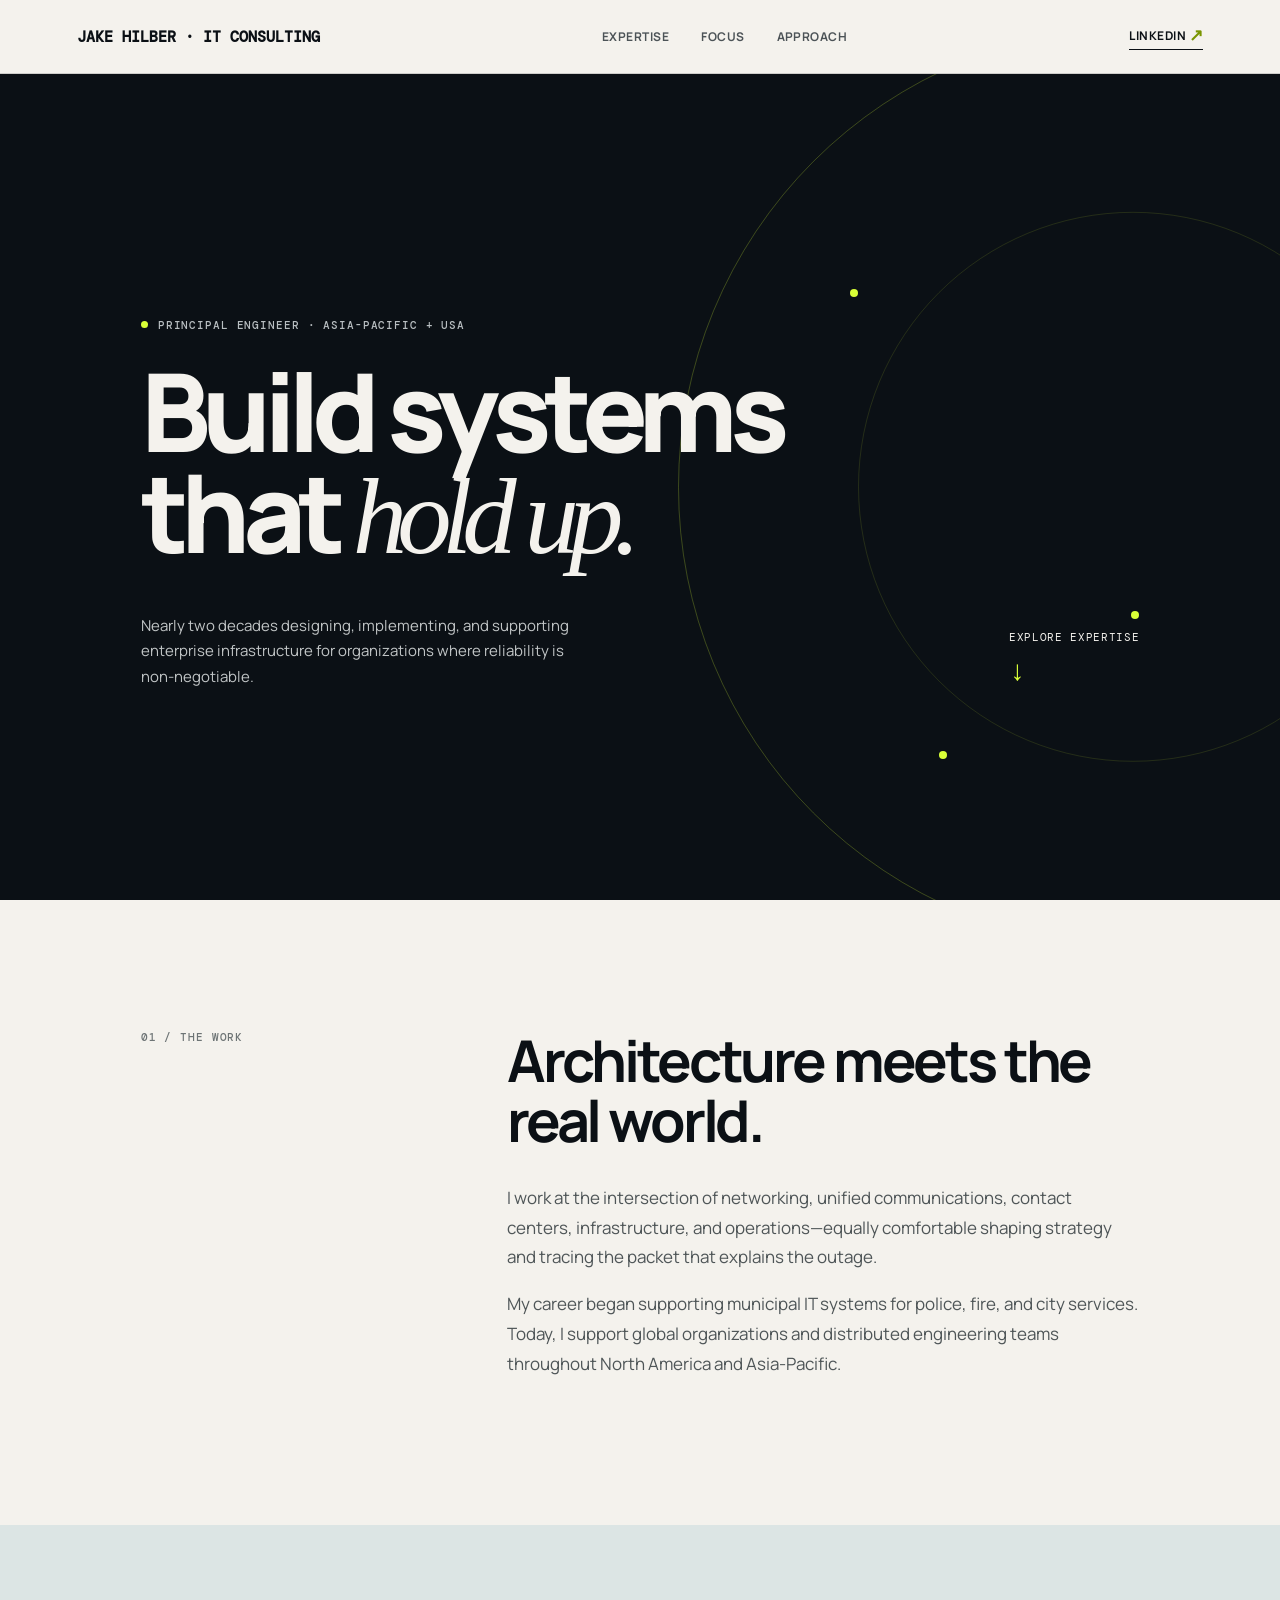
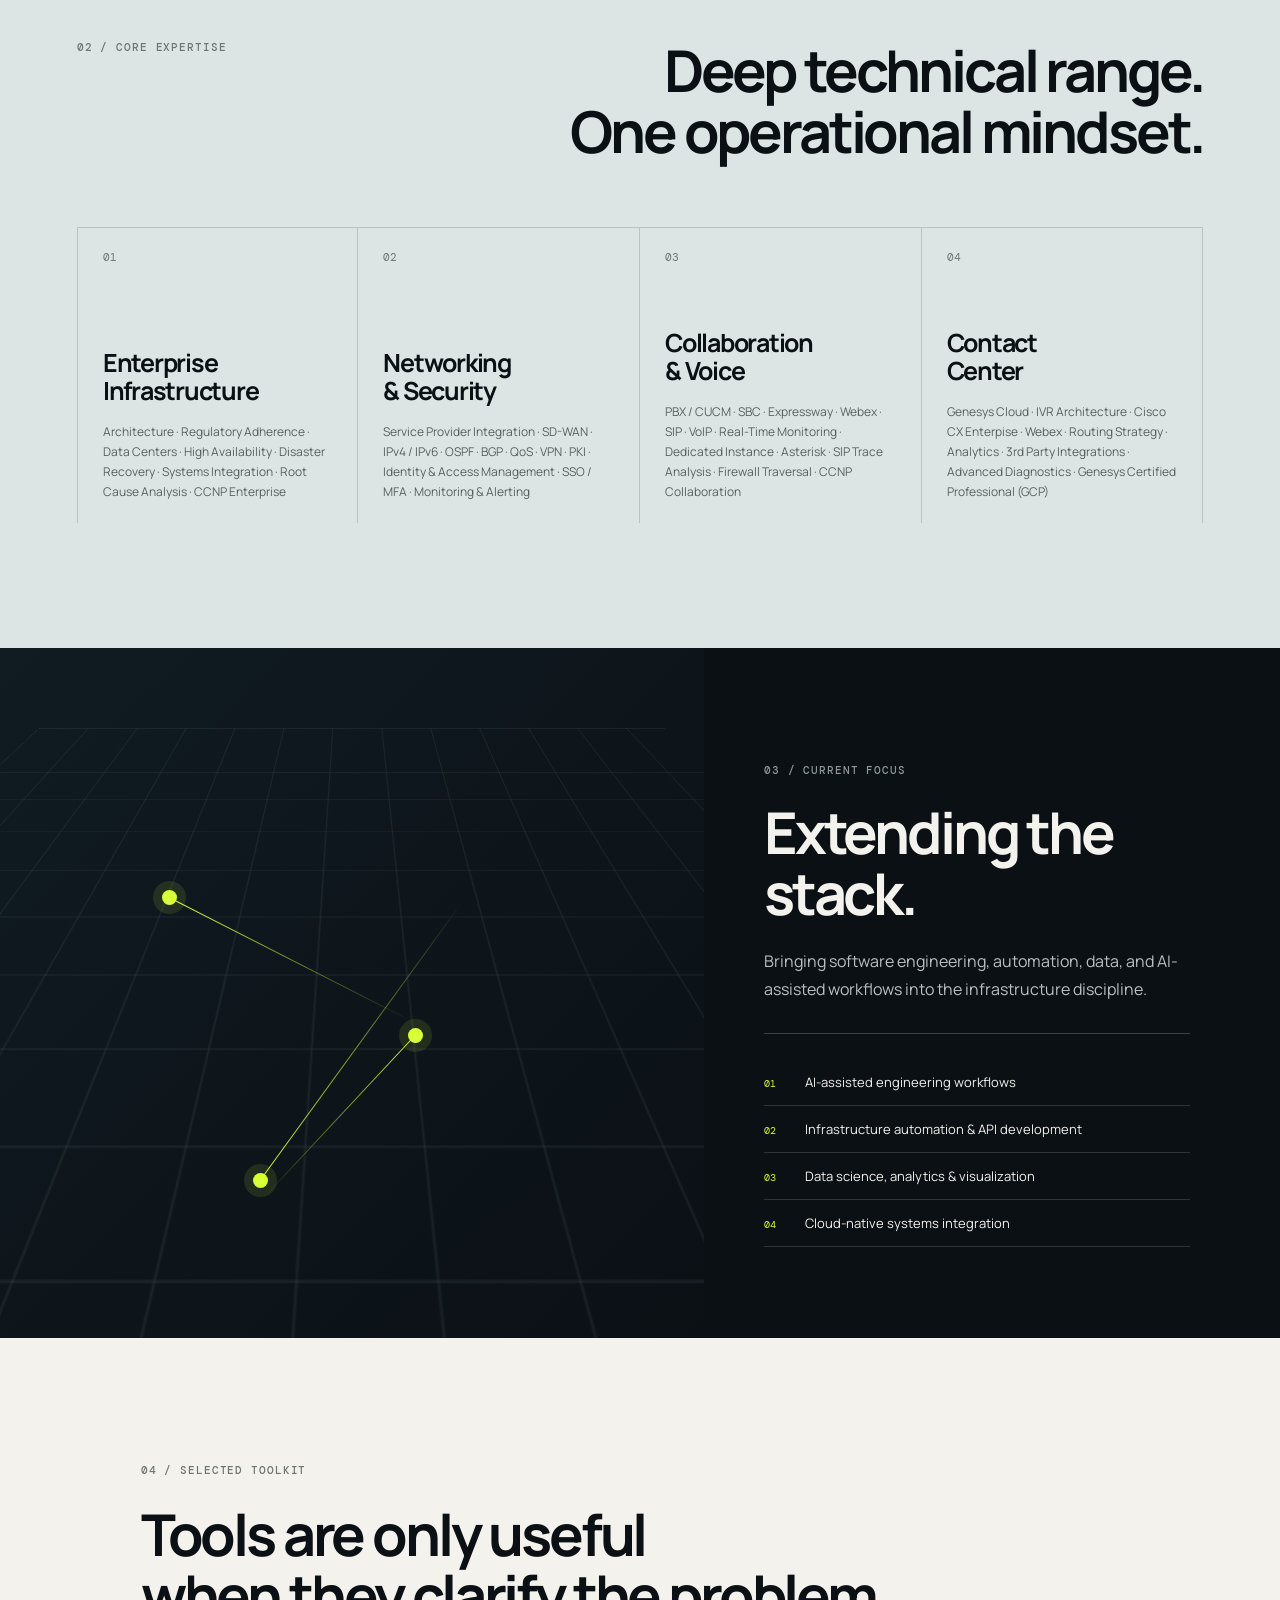
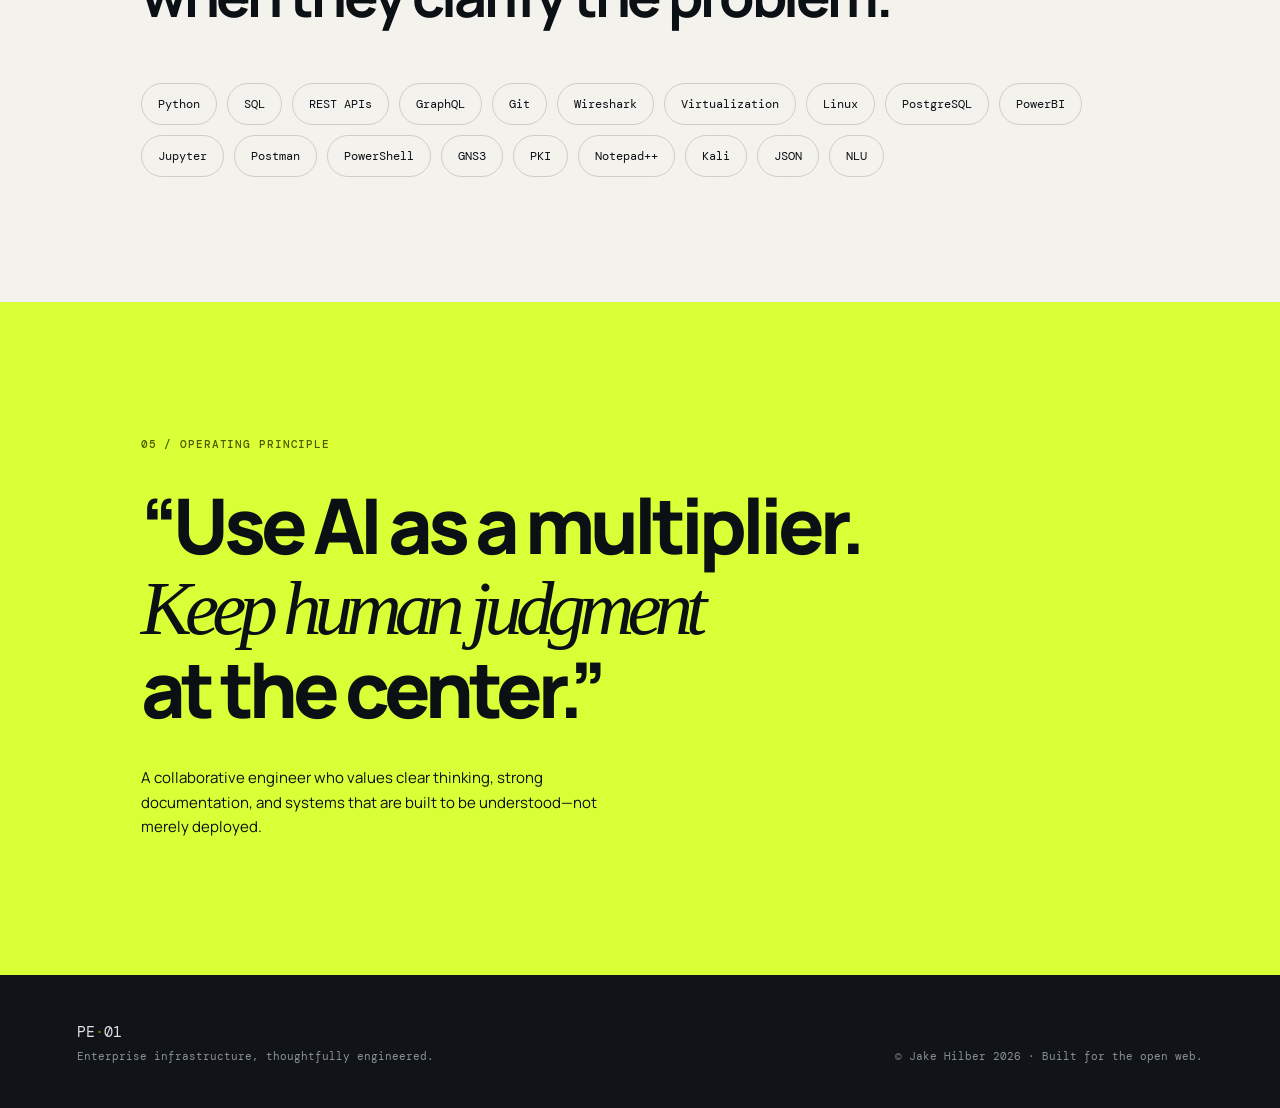
==== index.html @ 8a57c049 "Update index.html" ====
<!doctype html>
<html lang="en">
  <head>
    <meta charset="UTF-8" />
    <meta name="viewport" content="width=device-width, initial-scale=1.0" />
    <meta name="description" content="Principal Engineer specializing in enterprise networking, collaboration, contact centers, and infrastructure architecture." />
    <title>Principal Engineer | Enterprise Infrastructure &amp; Collaboration</title>
    <link rel="preconnect" href="https://fonts.googleapis.com" />
    <link rel="preconnect" href="https://fonts.gstatic.com" crossorigin />
    <link href="https://fonts.googleapis.com/css2?family=DM+Mono:wght@400;500&family=Manrope:wght@400;500;600;700;800&display=swap" rel="stylesheet" />
    <link rel="stylesheet" href="styles.css" />
  </head>
  <body>
    <header class="site-header">
      <a class="brand" href="#top" aria-label="Home">Jake Hilber · IT Consulting<span></span></a>
      <nav aria-label="Main navigation">
        <a href="#expertise">Expertise</a>
        <a href="#focus">Focus</a>
        <a href="#approach">Approach</a>
      </nav>
      <!-- Replace the # link below with your public GitHub profile URL. -->
      <div class="social-links">
        <!-- Replace the # link below with your public GitHub profile URL. -->
        <a href="https://www.linkedin.com/in/jakehilber/" target="_blank" rel="noopener noreferrer" aria-label="Jake Hilber on LinkedIn">LinkedIn <span aria-hidden="true">↗</span></a>
        
      </div>
    </header>

    <main id="top">
      <section class="hero" aria-labelledby="hero-title">
        <div class="eyebrow"><span></span> Principal Engineer · Asia-Pacific + USA</div>
        <h1 id="hero-title">Build systems<br />that <em>hold up.</em></h1>
        <div class="hero-bottom">
          <p class="intro">Nearly two decades designing, implementing, and supporting enterprise infrastructure for organizations where reliability is non-negotiable.</p>
          <a class="scroll-cue" href="#expertise">Explore expertise <span>↓</span></a>
        </div>
        <div class="orbit orbit-one"></div>
        <div class="orbit orbit-two"></div>
        <div class="node node-one"></div><div class="node node-two"></div><div class="node node-three"></div>
      </section>

      <section class="statement" aria-label="Professional summary">
        <p class="section-label">01 / The work</p>
        <div>
          <h2>Architecture meets the real world.</h2>
          <p>I work at the intersection of networking, unified communications, contact centers, infrastructure, and operations—equally comfortable shaping strategy and tracing the packet that explains the outage.</p>
          <p>My career began supporting municipal IT systems for police, fire, and city services. Today, I support global organizations and distributed engineering teams throughout North America and Asia-Pacific.</p>
        </div>
      </section>

      <section class="expertise" id="expertise" aria-labelledby="expertise-title">
        <div class="section-head">
          <p class="section-label">02 / Core expertise</p>
          <h2 id="expertise-title">Deep technical range.<br />One operational mindset.</h2>
        </div>
        <div class="cards">
          <article class="card"><span class="card-number">01</span><h3>Enterprise<br />Infrastructure</h3><p>Architecture · Regulatory Adherence · Data Centers · High Availability · Disaster Recovery · Systems Integration · Root Cause Analysis · CCNP Enterprise</p></article>
          <article class="card"><span class="card-number">02</span><h3>Networking<br />&amp; Security</h3><p>Service Provider Integration · SD-WAN · IPv4 / IPv6 · OSPF · BGP · QoS · VPN · PKI · Identity &amp; Access Management · SSO / MFA · Monitoring & Alerting</p></article>
          <article class="card"><span class="card-number">03</span><h3>Collaboration<br />&amp; Voice</h3><p>PBX / CUCM · SBC · Expressway · Webex · SIP · VoIP · Real-Time Monitoring · Dedicated Instance · Asterisk · SIP Trace Analysis · Firewall Traversal · CCNP Collaboration</p></article>
          <article class="card"><span class="card-number">04</span><h3>Contact<br />Center</h3><p>Genesys Cloud · IVR Architecture · Cisco CX Enterpise · Webex · Routing Strategy · Analytics · 3rd Party Integrations · Advanced Diagnostics · Genesys Certified Professional (GCP)</p></article>
        </div>
      </section>

      <section class="systems" id="focus" aria-labelledby="systems-title">
        <div class="system-art" aria-hidden="true"><div class="grid"></div><span class="pulse p1"></span><span class="pulse p2"></span><span class="pulse p3"></span><span class="line l1"></span><span class="line l2"></span><span class="line l3"></span></div>
        <div class="systems-copy">
          <p class="section-label">03 / Current focus</p>
          <h2 id="systems-title">Extending the stack.</h2>
          <p>Bringing software engineering, automation, data, and AI-assisted workflows into the infrastructure discipline.</p>
          <ul>
            <li><span>01</span> AI-assisted engineering workflows</li>
            <li><span>02</span> Infrastructure automation &amp; API development</li>
            <li><span>03</span> Data science, analytics &amp; visualization</li>
            <li><span>04</span> Cloud-native systems integration</li>
          </ul>
        </div>
      </section>

      <section class="toolkit" aria-labelledby="toolkit-title">
        <p class="section-label">04 / Selected toolkit</p>
        <h2 id="toolkit-title">Tools are only useful<br />when they clarify the problem.</h2>
        <div class="tags" aria-label="Technical skills">
          <span>Python</span><span>SQL</span><span>REST APIs</span><span>GraphQL</span><span>Git</span><span>Wireshark</span><span>Virtualization</span><span>Linux</span><span>PostgreSQL</span><span>PowerBI</span><span>Jupyter</span><span>Postman</span><span>PowerShell</span><span>GNS3</span><span>PKI</span><span>Notepad++</span><span>Kali</span><span>JSON</span><span>NLU</span>
        </div>
      </section>

      <section class="approach" id="approach" aria-labelledby="approach-title">
        <p class="section-label">05 / Operating principle</p>
        <blockquote id="approach-title">“Use AI as a multiplier.<br /><em>Keep human judgment</em><br />at the center.”</blockquote>
        <p class="approach-note">A collaborative engineer who values clear thinking, strong documentation, and systems that are built to be understood—not merely deployed.</p>
      </section>
    </main>

    <footer>
      <div><span class="footer-mark">PE<span>·</span>01</span><p>Enterprise infrastructure, thoughtfully engineered.</p></div>
      <p>© Jake Hilber <span id="year"></span> · Built for the open web.</p>
    </footer>
    <script>document.getElementById('year').textContent = new Date().getFullYear();</script>
  </body>
</html>
---- styles.css ----
:root { --ink:#0b1015; --paper:#f4f2ed; --acid:#d9ff37; --muted:#72777b; --line:rgba(11,16,21,.16); }
* { box-sizing:border-box; } html { scroll-behavior:smooth; } body { margin:0; color:var(--ink); background:var(--paper); font-family:Manrope,Arial,sans-serif; } a { color:inherit; text-decoration:none; }
.site-header { height:74px; padding:0 clamp(24px,6vw,94px); border-bottom:1px solid var(--line); display:flex; align-items:center; justify-content:space-between; font-size:12px; font-weight:700; letter-spacing:.04em; text-transform:uppercase; }
.brand,.footer-mark { font-family:"DM Mono",monospace; font-size:15px; letter-spacing:0; }.brand span,.footer-mark span { color:#799500; }.site-header nav { display:flex; gap:32px; color:#4c5357; }.site-header nav a:hover,.social-links a:hover { color:#799500; }.social-links { display:flex; align-items:center; gap:18px; }.social-links a { border-bottom:1px solid currentColor; padding-bottom:3px; }.social-links span { color:#799500; font-size:17px; vertical-align:-1px; }
.hero { min-height:calc(100vh - 74px); position:relative; overflow:hidden; display:flex; flex-direction:column; justify-content:center; padding:95px clamp(24px,11vw,176px) 62px; background:var(--ink); color:var(--paper); isolation:isolate; }.eyebrow,.section-label { font-family:"DM Mono",monospace; font-size:11px; font-weight:500; letter-spacing:.08em; text-transform:uppercase; }.eyebrow { color:#b8bec1; display:flex; align-items:center; gap:10px; z-index:2; }.eyebrow span { width:7px; height:7px; background:var(--acid); border-radius:50%; }.hero h1 { margin:28px 0 46px; max-width:900px; font-size:clamp(52px,8.5vw,130px); line-height:.93; letter-spacing:-.07em; font-weight:800; z-index:2; }.hero h1 em,.approach em { font-family:Georgia,serif; font-weight:400; letter-spacing:-.09em; }.hero-bottom { display:flex; align-items:end; justify-content:space-between; z-index:2; }.intro { width:min(440px,70%); margin:0; font-size:15px; line-height:1.7; color:#c1c5c6; }.scroll-cue { font-family:"DM Mono",monospace; font-size:11px; text-transform:uppercase; letter-spacing:.06em; }.scroll-cue span { display:block; color:var(--acid); font-size:28px; margin-top:8px; }.orbit { position:absolute; border:1px solid rgba(217,255,55,.24); width:72vw; height:72vw; max-width:1020px; max-height:1020px; border-radius:50%; right:-25vw; top:50%; transform:translateY(-50%); z-index:0; }.orbit-two { width:43vw; height:43vw; right:-10vw; border-color:rgba(217,255,55,.12); }.node { position:absolute; width:8px;height:8px; border-radius:50%; background:var(--acid); z-index:1; }.node-one{right:33%;top:26%}.node-two{right:11%;top:65%}.node-three{right:26%;top:82%}
.statement { padding:130px clamp(24px,11vw,176px); display:grid; grid-template-columns:1fr 2fr; gap:50px; }.section-label { color:#6d7475; margin:0; }.statement h2,.section-head h2,.systems h2,.toolkit h2 { font-size:clamp(34px,4.5vw,66px); line-height:1.05; letter-spacing:-.055em; margin:0 0 32px; }.statement div > p { max-width:640px; font-size:17px; line-height:1.75; color:#4e5557; }
.expertise { background:#dce5e4; padding:115px clamp(24px,6vw,94px) 125px; }.section-head { display:flex; justify-content:space-between; align-items:start; margin-bottom:66px; }.section-head h2 { text-align:right; margin:0; }.cards { display:grid; grid-template-columns:repeat(4,1fr); border-top:1px solid var(--line); }.card { min-height:295px; padding:22px 25px; border-right:1px solid var(--line); display:flex; flex-direction:column; }.card:first-child{border-left:1px solid var(--line)}.card-number { font-family:"DM Mono",monospace; font-size:11px; color:#6b7474; }.card h3 { font-size:25px; line-height:1.1; letter-spacing:-.05em; margin:auto 0 18px; }.card p { margin:0; font-size:12px; line-height:1.65; color:#576061; }
.systems { background:var(--ink); color:var(--paper); min-height:690px; display:grid; grid-template-columns:1.1fr .9fr; }.system-art { position:relative; overflow:hidden; background:linear-gradient(135deg,#101b22,#0b1015); }.grid { position:absolute; inset:0; opacity:.35; background-image:linear-gradient(rgba(170,190,191,.24) 1px,transparent 1px),linear-gradient(90deg,rgba(170,190,191,.24) 1px,transparent 1px); background-size:55px 55px; transform:perspective(500px) rotateX(42deg) scale(1.7) translateY(-8%); }.pulse { position:absolute; width:15px;height:15px;background:var(--acid);border-radius:50%; box-shadow:0 0 0 9px rgba(217,255,55,.11); }.p1{left:23%;top:35%}.p2{left:58%;top:55%}.p3{left:36%;top:76%}.line { position:absolute; height:1px; transform-origin:left; background:linear-gradient(90deg,var(--acid),transparent); }.l1{left:24%;top:36%;width:39%;transform:rotate(27deg)}.l2{left:59%;top:56%;width:31%;transform:rotate(133deg)}.l3{left:37%;top:77%;width:49%;transform:rotate(-54deg)}.systems-copy { padding:115px clamp(24px,7vw,110px) 80px 60px; }.systems-copy .section-label { color:#8b9697; }.systems h2 { margin:25px 0; }.systems-copy > p:not(.section-label) { color:#b8c0c1; line-height:1.7; }.systems ul { list-style:none;padding:25px 0 0;margin:30px 0 0;border-top:1px solid rgba(255,255,255,.2); }.systems li { padding:14px 0;border-bottom:1px solid rgba(255,255,255,.15);font-size:13px; }.systems li span { display:inline-block;width:38px;color:var(--acid);font-family:"DM Mono",monospace;font-size:10px; }
.toolkit { padding:125px clamp(24px,11vw,176px); }.toolkit h2 { margin:27px 0 58px; }.tags { display:flex; flex-wrap:wrap; gap:10px; max-width:950px; }.tags span { padding:12px 16px;border:1px solid var(--line);border-radius:100px;font-family:"DM Mono",monospace;font-size:12px; }.tags span:hover { background:var(--acid);border-color:var(--acid); }
.approach { padding:135px clamp(24px,11vw,176px); background:var(--acid); }.approach .section-label{color:#4e5b00}.approach blockquote { margin:34px 0 37px;font-size:clamp(42px,6vw,88px);line-height:1.04;letter-spacing:-.065em;font-weight:800; }.approach-note { margin:0;max-width:490px;font-size:15px;line-height:1.65; }.approach em { font-weight:400; }
footer { padding:45px clamp(24px,6vw,94px);display:flex;justify-content:space-between;align-items:end;background:#101419;color:#dce1e1; }footer p { margin:7px 0 0;color:#8b9293;font-size:11px;font-family:"DM Mono",monospace; }footer > p { text-align:right; }
@media (max-width:760px) { .site-header nav { display:none; }.hero { min-height:610px;padding-top:70px; }.hero-bottom,.statement,.section-head { display:block; }.intro{width:100%;}.scroll-cue{display:inline-block;margin-top:35px}.statement{padding-top:82px;padding-bottom:82px}.statement .section-label{margin-bottom:34px}.section-head h2{text-align:left;margin-top:26px}.cards{grid-template-columns:1fr 1fr}.card{min-height:230px}.card:nth-child(3){border-left:1px solid var(--line)}.systems{grid-template-columns:1fr}.system-art{min-height:330px}.systems-copy{padding:80px 24px}.toolkit,.approach{padding-top:85px;padding-bottom:85px}footer{display:block}footer > p{text-align:left;margin-top:24px} }
@media (max-width:430px) { .cards{grid-template-columns:1fr}.card{border-left:1px solid var(--line);min-height:190px}.hero h1{font-size:51px}.statement h2,.section-head h2,.systems h2,.toolkit h2{font-size:38px} }
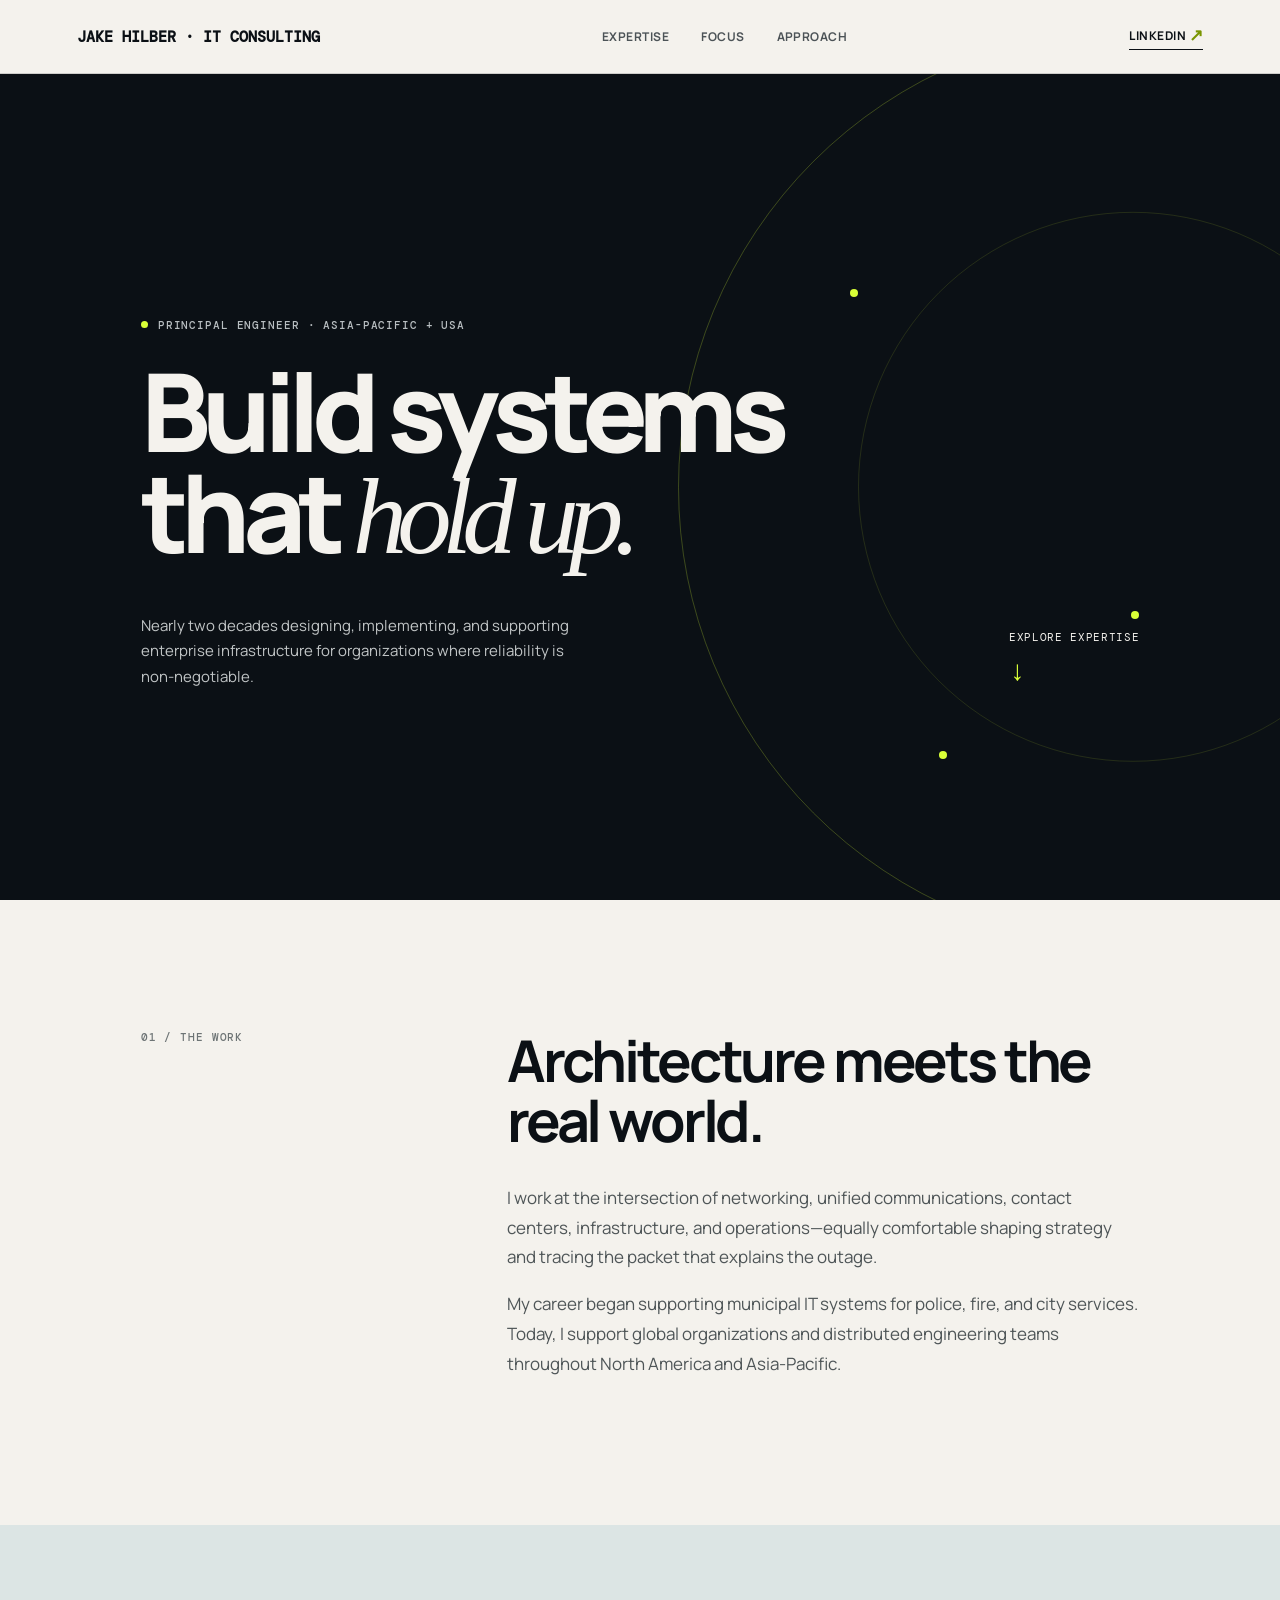
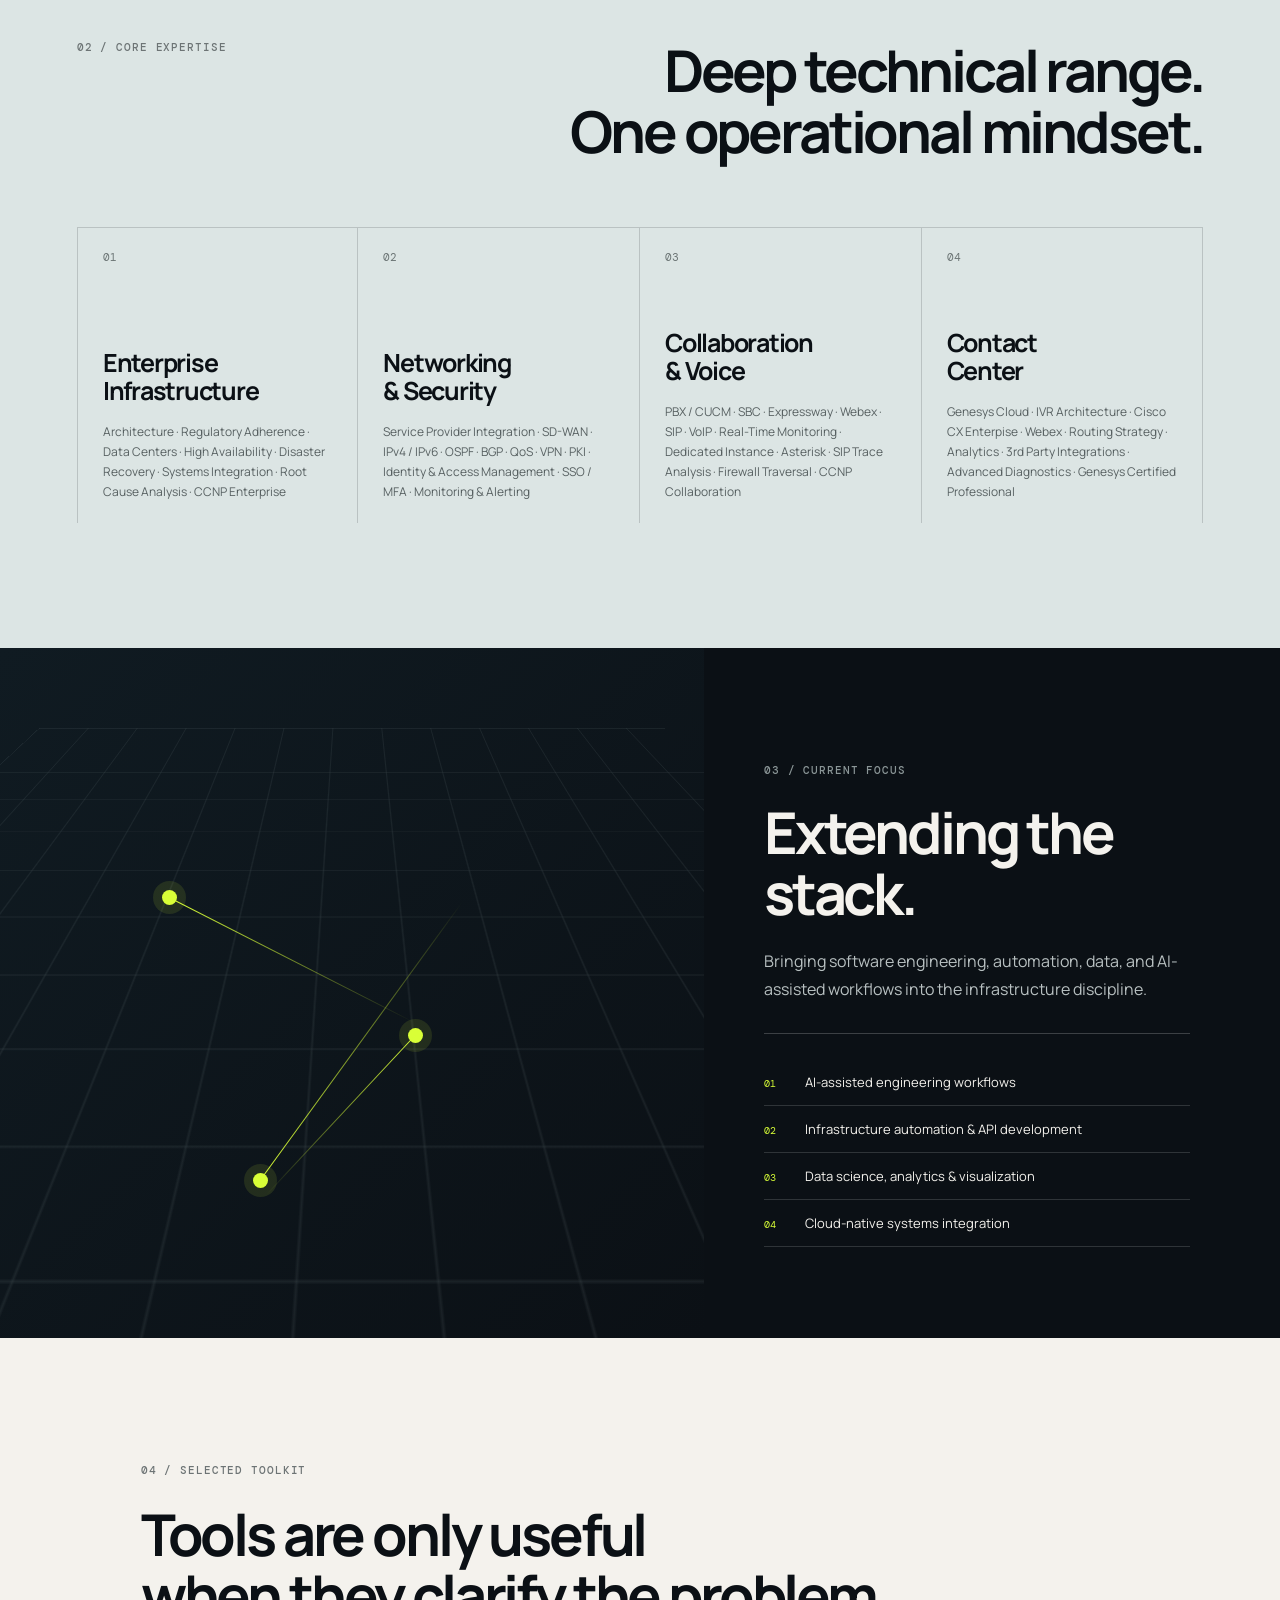
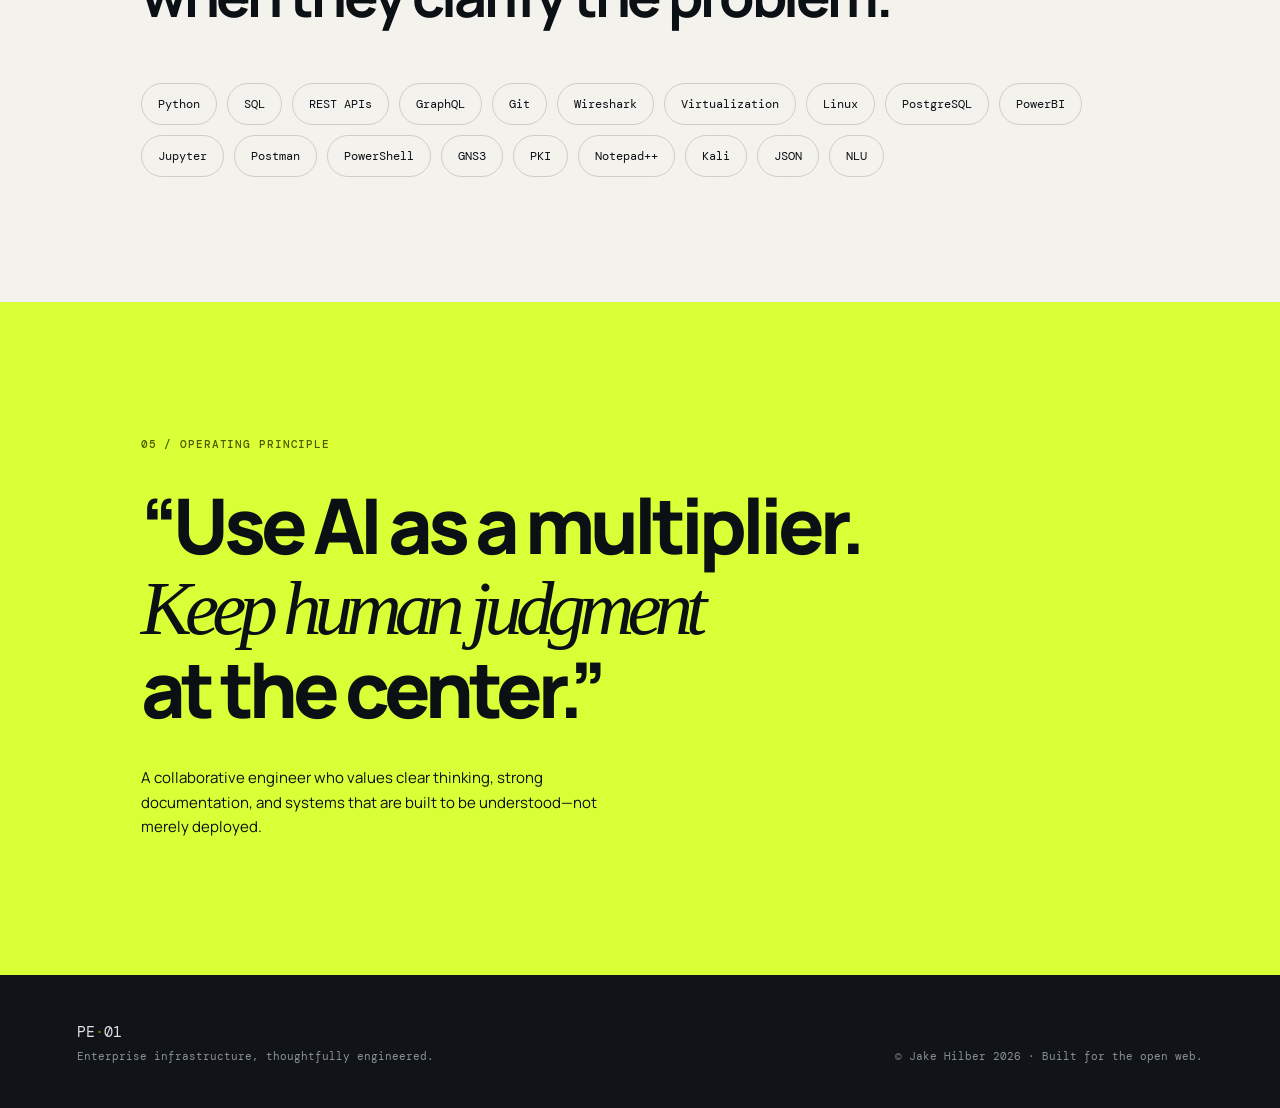
==== commit 3a83374f: "Update index.html" ====
--- a/index.html
+++ b/index.html
@@ -57,7 +57,7 @@
           <article class="card"><span class="card-number">01</span><h3>Enterprise<br />Infrastructure</h3><p>Architecture · Regulatory Adherence · Data Centers · High Availability · Disaster Recovery · Systems Integration · Root Cause Analysis · CCNP Enterprise</p></article>
           <article class="card"><span class="card-number">02</span><h3>Networking<br />&amp; Security</h3><p>Service Provider Integration · SD-WAN · IPv4 / IPv6 · OSPF · BGP · QoS · VPN · PKI · Identity &amp; Access Management · SSO / MFA · Monitoring & Alerting</p></article>
           <article class="card"><span class="card-number">03</span><h3>Collaboration<br />&amp; Voice</h3><p>PBX / CUCM · SBC · Expressway · Webex · SIP · VoIP · Real-Time Monitoring · Dedicated Instance · Asterisk · SIP Trace Analysis · Firewall Traversal · CCNP Collaboration</p></article>
-          <article class="card"><span class="card-number">04</span><h3>Contact<br />Center</h3><p>Genesys Cloud · IVR Architecture · Cisco CX Enterpise · Webex · Routing Strategy · Analytics · 3rd Party Integrations · Advanced Diagnostics · Genesys Certified Professional (GCP)</p></article>
+          <article class="card"><span class="card-number">04</span><h3>Contact<br />Center</h3><p>Genesys Cloud · IVR Architecture · Cisco CX Enterpise · Webex · Routing Strategy · Analytics · 3rd Party Integrations · Advanced Diagnostics · Genesys Certified Professional</p></article>
         </div>
       </section>
 
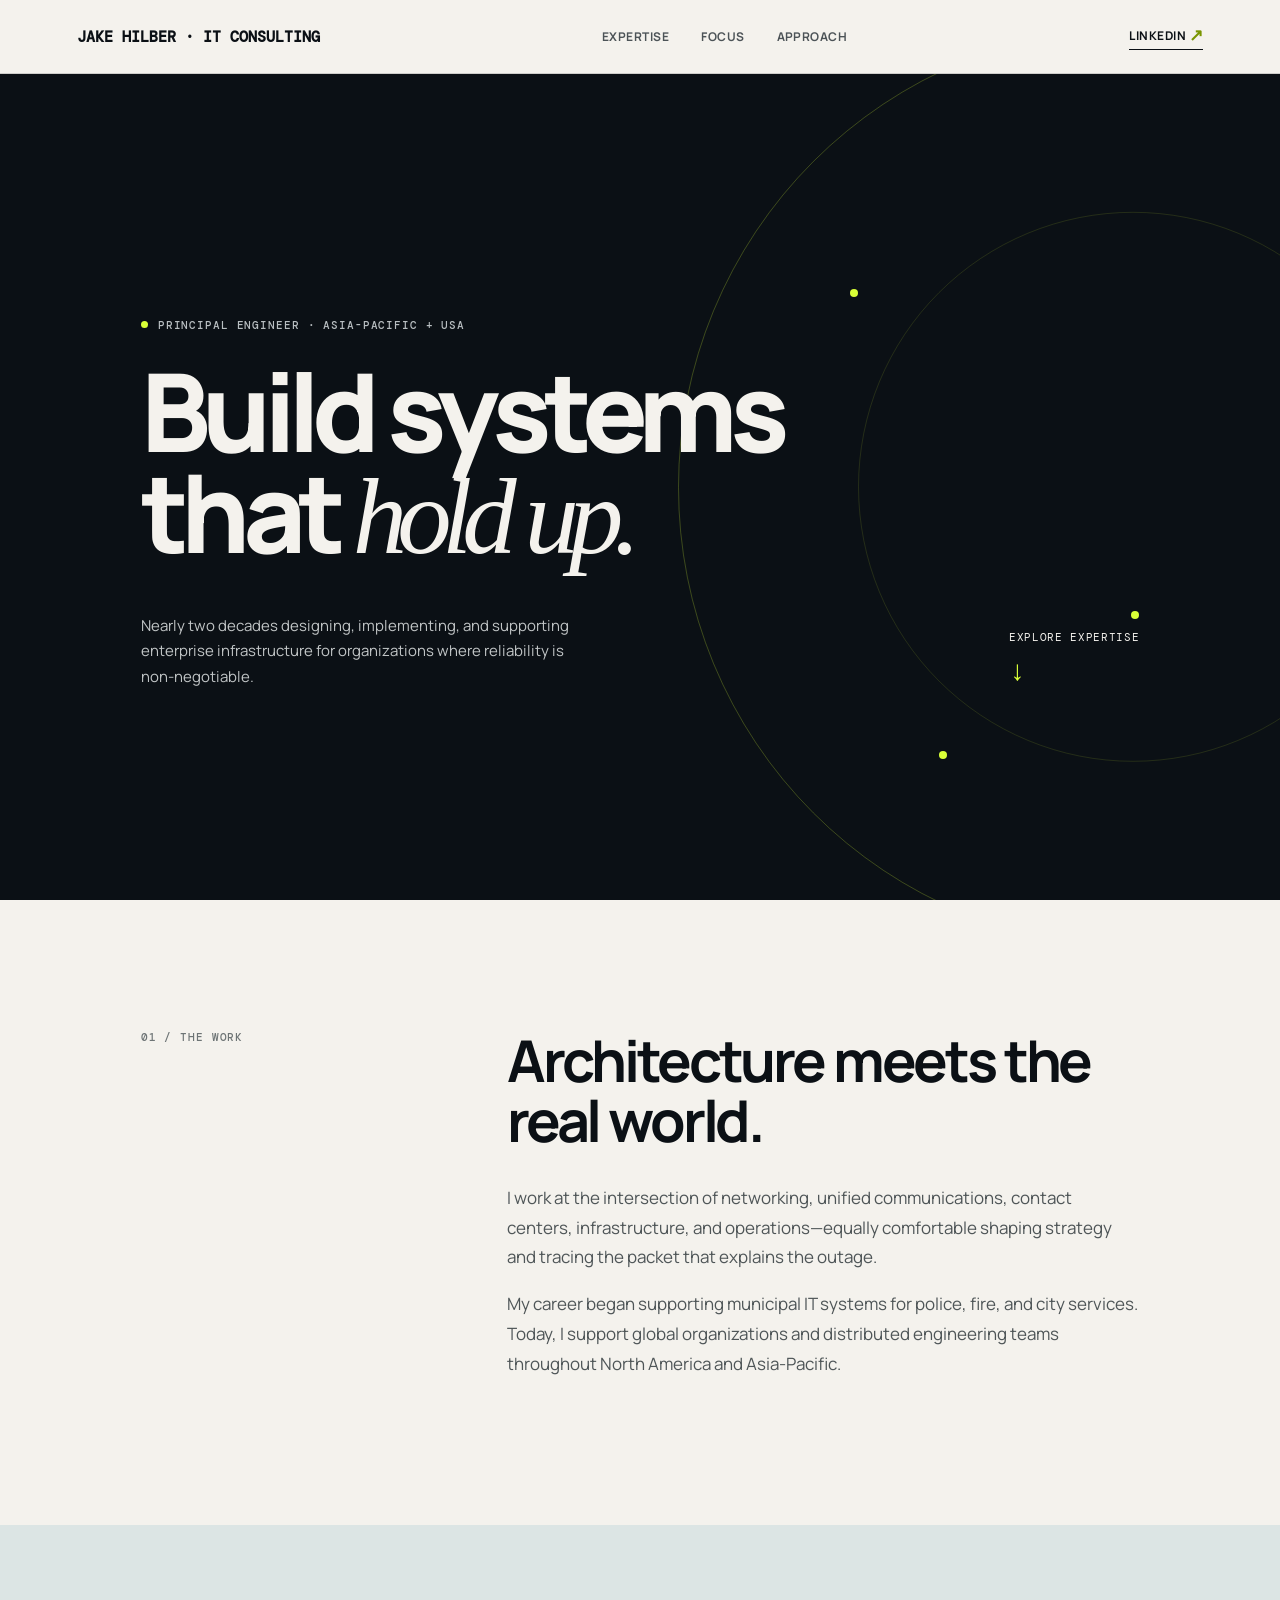
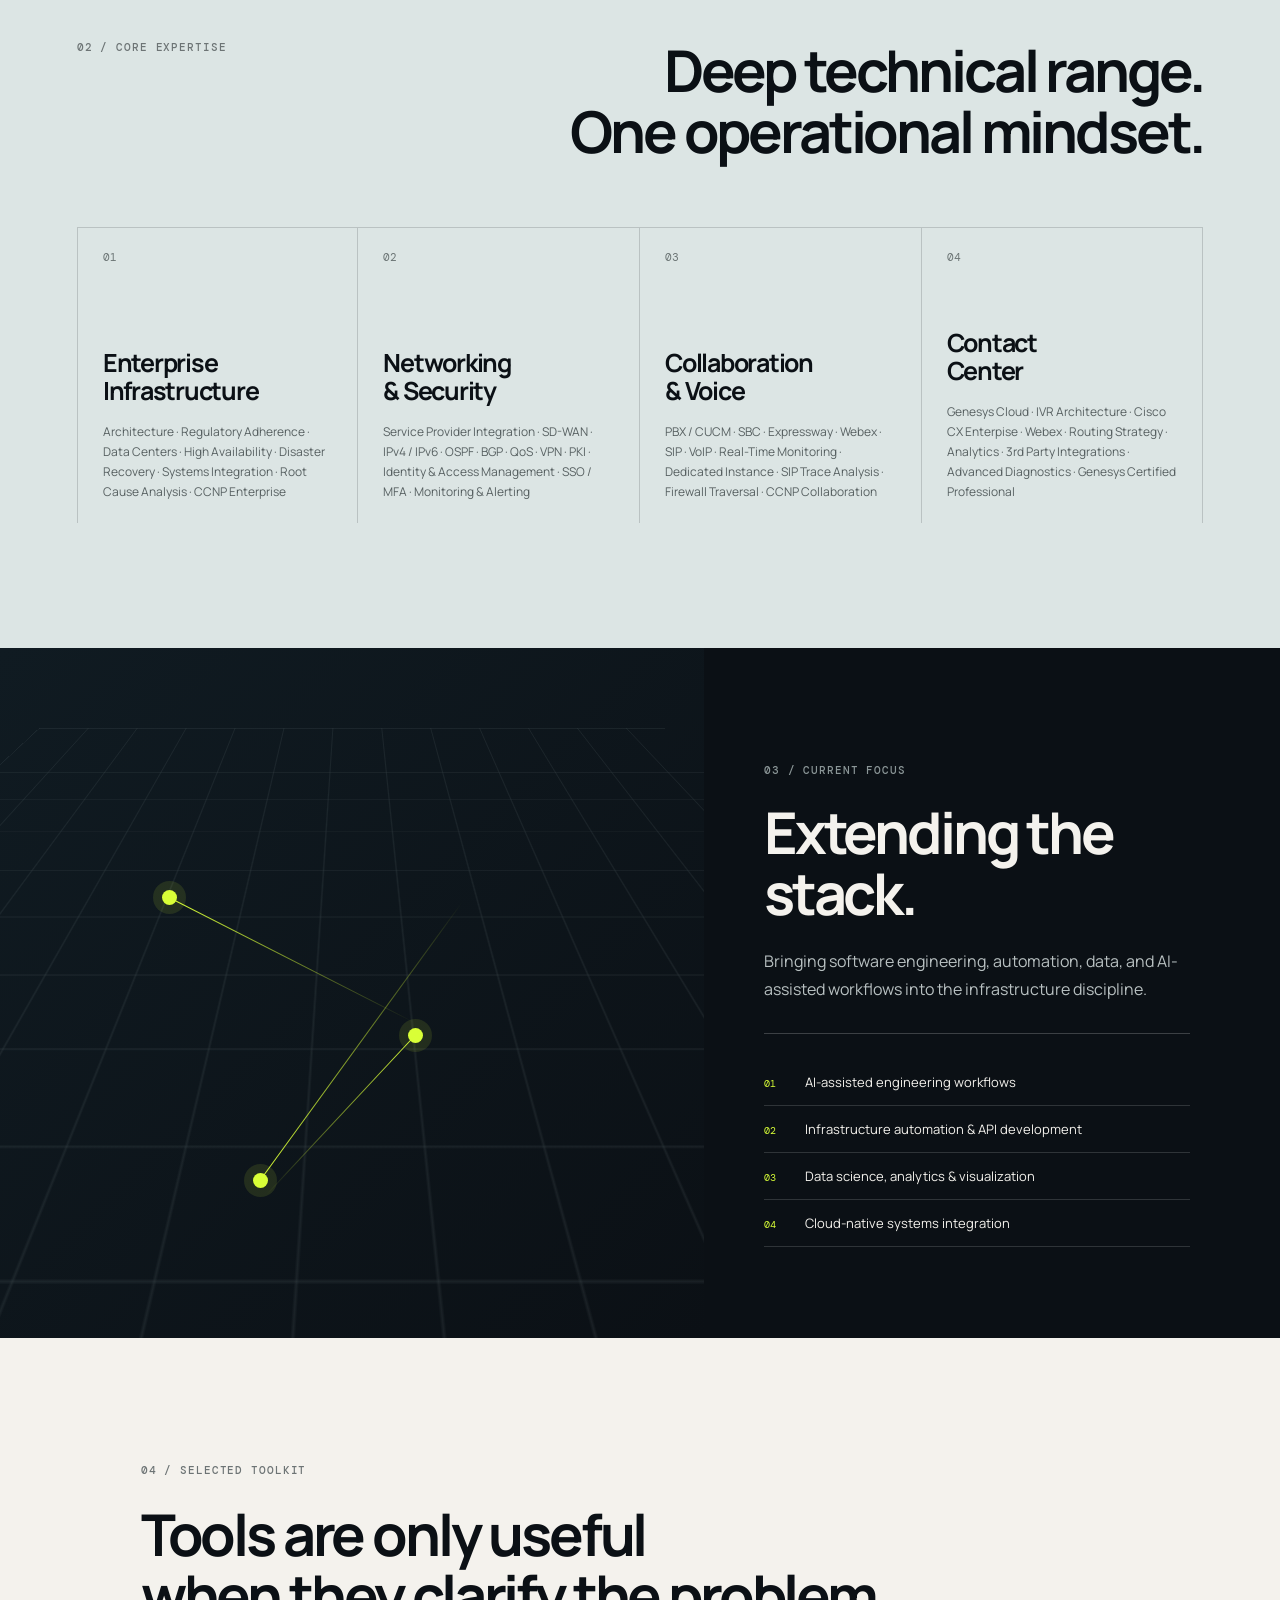
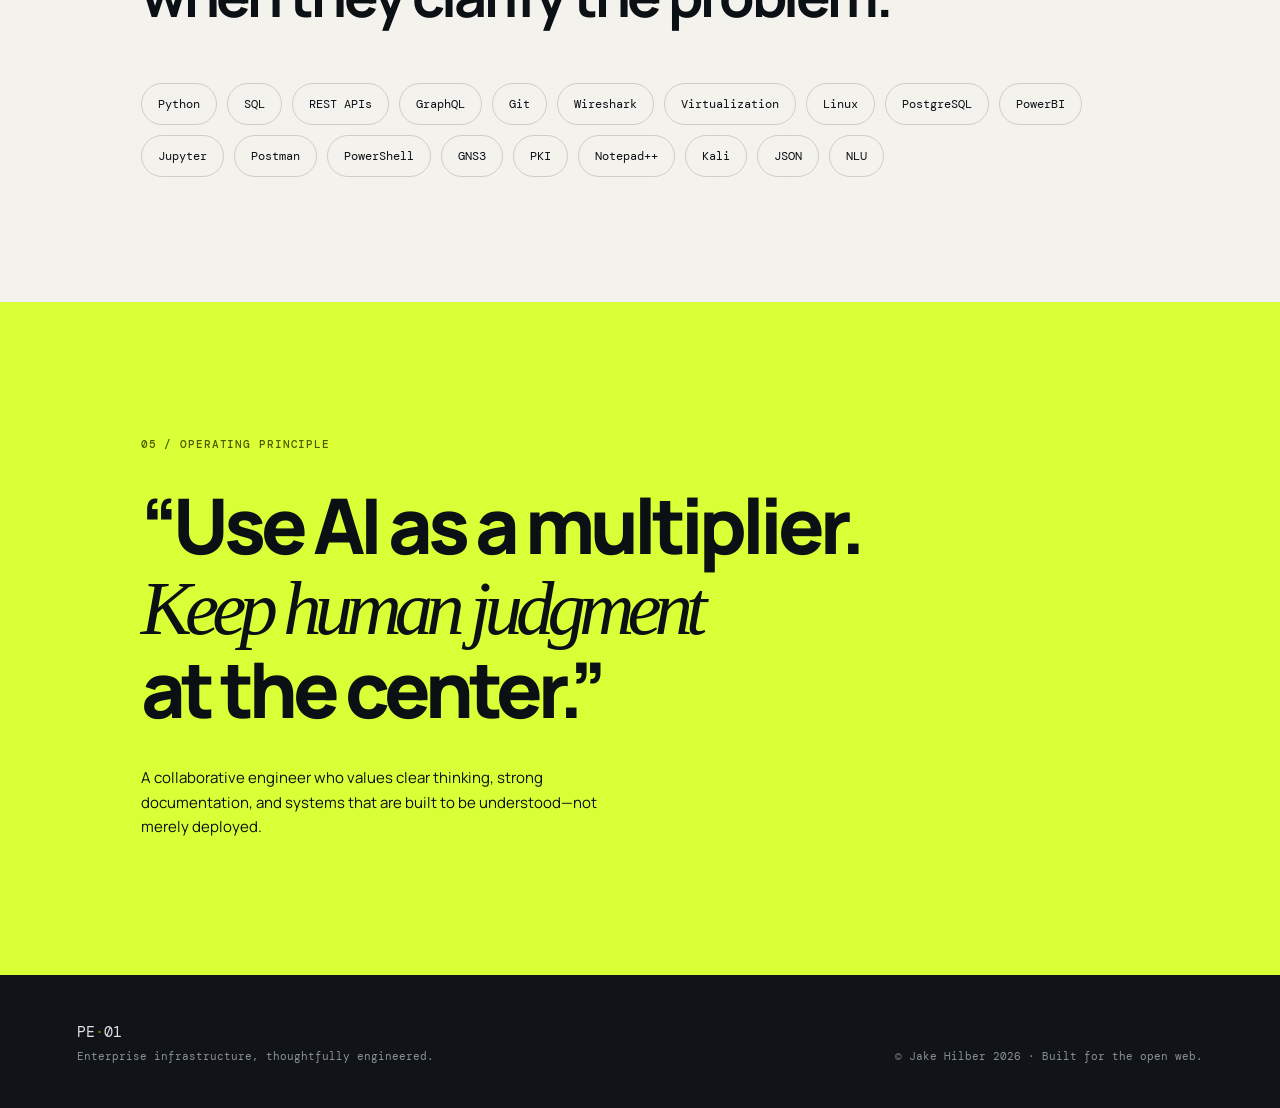
==== commit 8c45affb: "Update index.html" ====
--- a/index.html
+++ b/index.html
@@ -56,7 +56,7 @@
         <div class="cards">
           <article class="card"><span class="card-number">01</span><h3>Enterprise<br />Infrastructure</h3><p>Architecture · Regulatory Adherence · Data Centers · High Availability · Disaster Recovery · Systems Integration · Root Cause Analysis · CCNP Enterprise</p></article>
           <article class="card"><span class="card-number">02</span><h3>Networking<br />&amp; Security</h3><p>Service Provider Integration · SD-WAN · IPv4 / IPv6 · OSPF · BGP · QoS · VPN · PKI · Identity &amp; Access Management · SSO / MFA · Monitoring & Alerting</p></article>
-          <article class="card"><span class="card-number">03</span><h3>Collaboration<br />&amp; Voice</h3><p>PBX / CUCM · SBC · Expressway · Webex · SIP · VoIP · Real-Time Monitoring · Dedicated Instance · Asterisk · SIP Trace Analysis · Firewall Traversal · CCNP Collaboration</p></article>
+          <article class="card"><span class="card-number">03</span><h3>Collaboration<br />&amp; Voice</h3><p>PBX / CUCM · SBC · Expressway · Webex · SIP · VoIP · Real-Time Monitoring · Dedicated Instance · SIP Trace Analysis · Firewall Traversal · CCNP Collaboration</p></article>
           <article class="card"><span class="card-number">04</span><h3>Contact<br />Center</h3><p>Genesys Cloud · IVR Architecture · Cisco CX Enterpise · Webex · Routing Strategy · Analytics · 3rd Party Integrations · Advanced Diagnostics · Genesys Certified Professional</p></article>
         </div>
       </section>
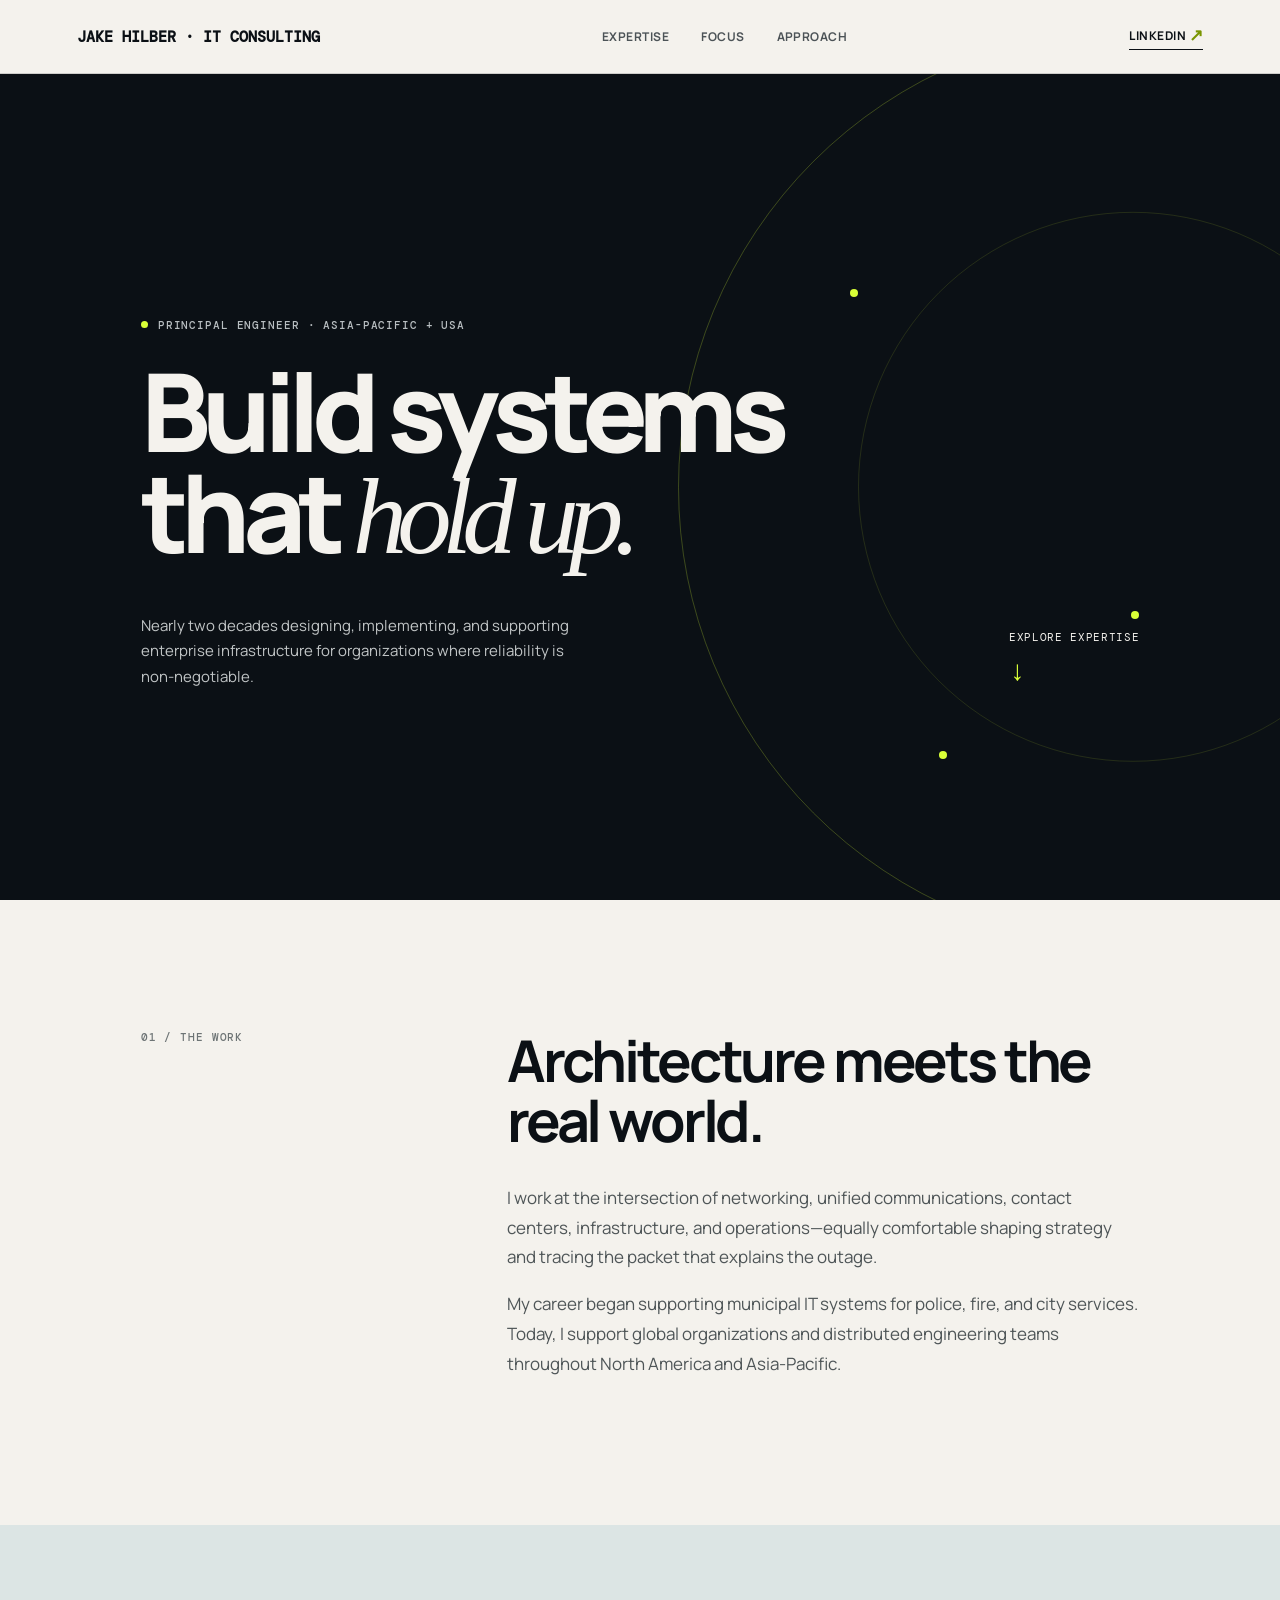
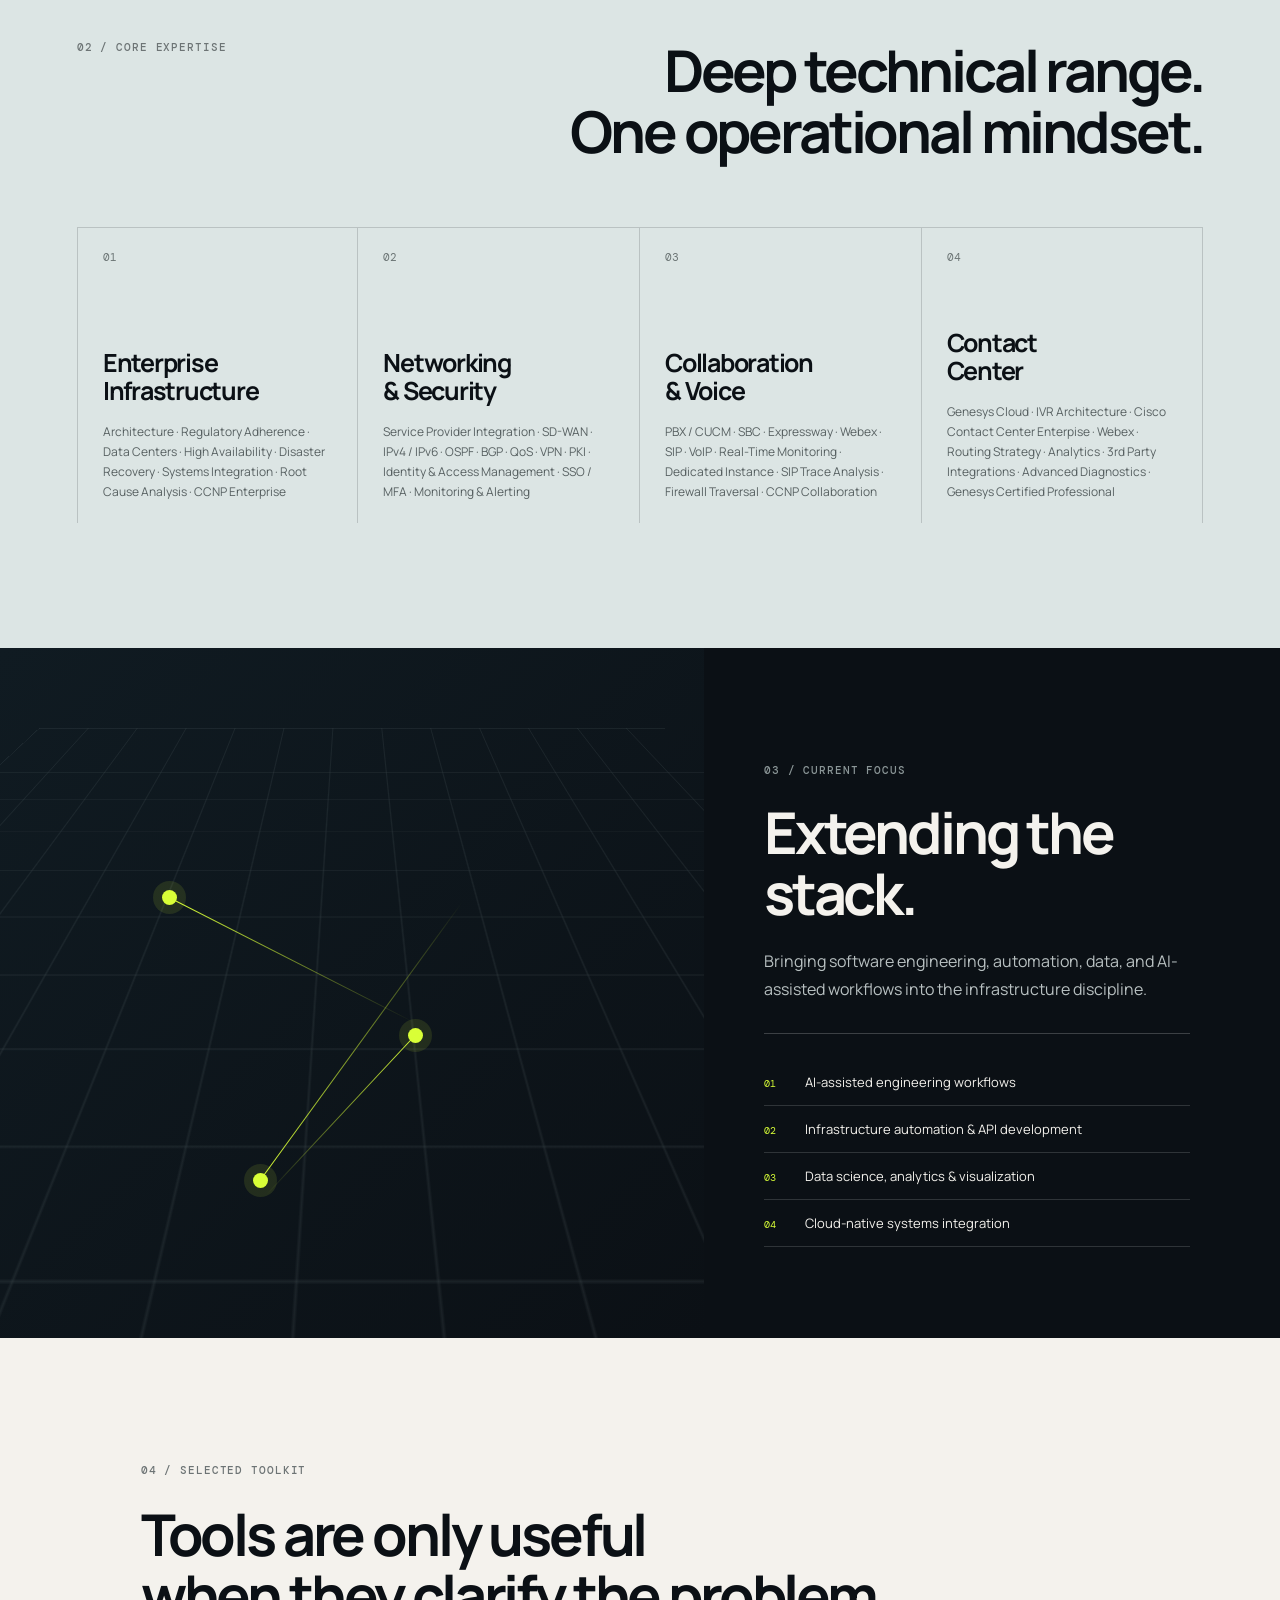
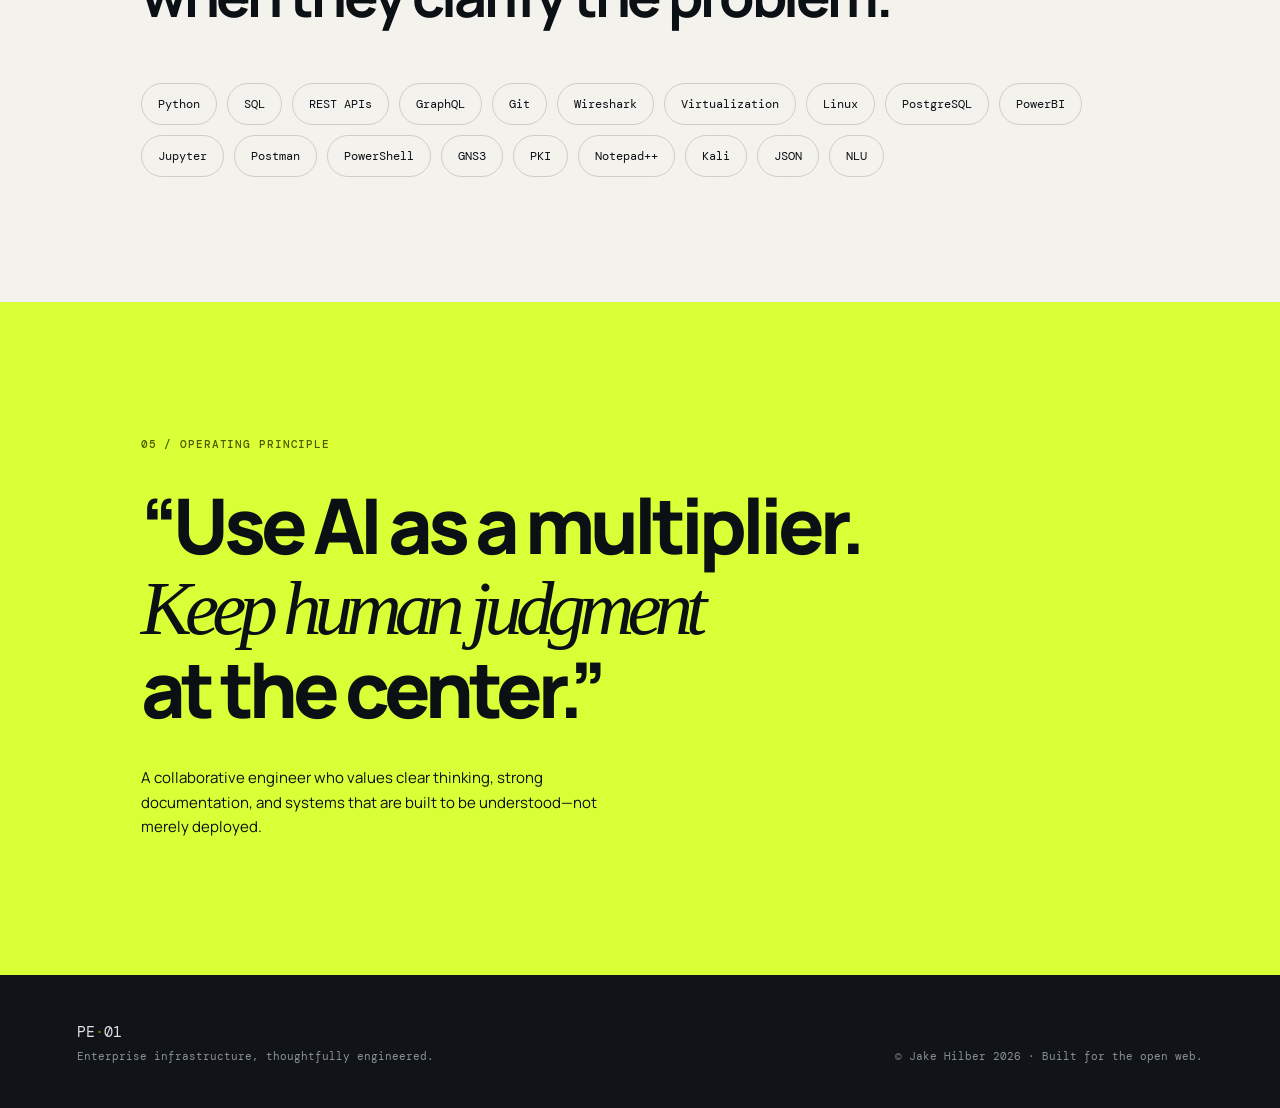
==== commit 0c90c6ce: "Update index.html" ====
--- a/index.html
+++ b/index.html
@@ -57,7 +57,7 @@
           <article class="card"><span class="card-number">01</span><h3>Enterprise<br />Infrastructure</h3><p>Architecture · Regulatory Adherence · Data Centers · High Availability · Disaster Recovery · Systems Integration · Root Cause Analysis · CCNP Enterprise</p></article>
           <article class="card"><span class="card-number">02</span><h3>Networking<br />&amp; Security</h3><p>Service Provider Integration · SD-WAN · IPv4 / IPv6 · OSPF · BGP · QoS · VPN · PKI · Identity &amp; Access Management · SSO / MFA · Monitoring & Alerting</p></article>
           <article class="card"><span class="card-number">03</span><h3>Collaboration<br />&amp; Voice</h3><p>PBX / CUCM · SBC · Expressway · Webex · SIP · VoIP · Real-Time Monitoring · Dedicated Instance · SIP Trace Analysis · Firewall Traversal · CCNP Collaboration</p></article>
-          <article class="card"><span class="card-number">04</span><h3>Contact<br />Center</h3><p>Genesys Cloud · IVR Architecture · Cisco CX Enterpise · Webex · Routing Strategy · Analytics · 3rd Party Integrations · Advanced Diagnostics · Genesys Certified Professional</p></article>
+          <article class="card"><span class="card-number">04</span><h3>Contact<br />Center</h3><p>Genesys Cloud · IVR Architecture · Cisco Contact Center Enterpise · Webex · Routing Strategy · Analytics · 3rd Party Integrations · Advanced Diagnostics · Genesys Certified Professional</p></article>
         </div>
       </section>
 
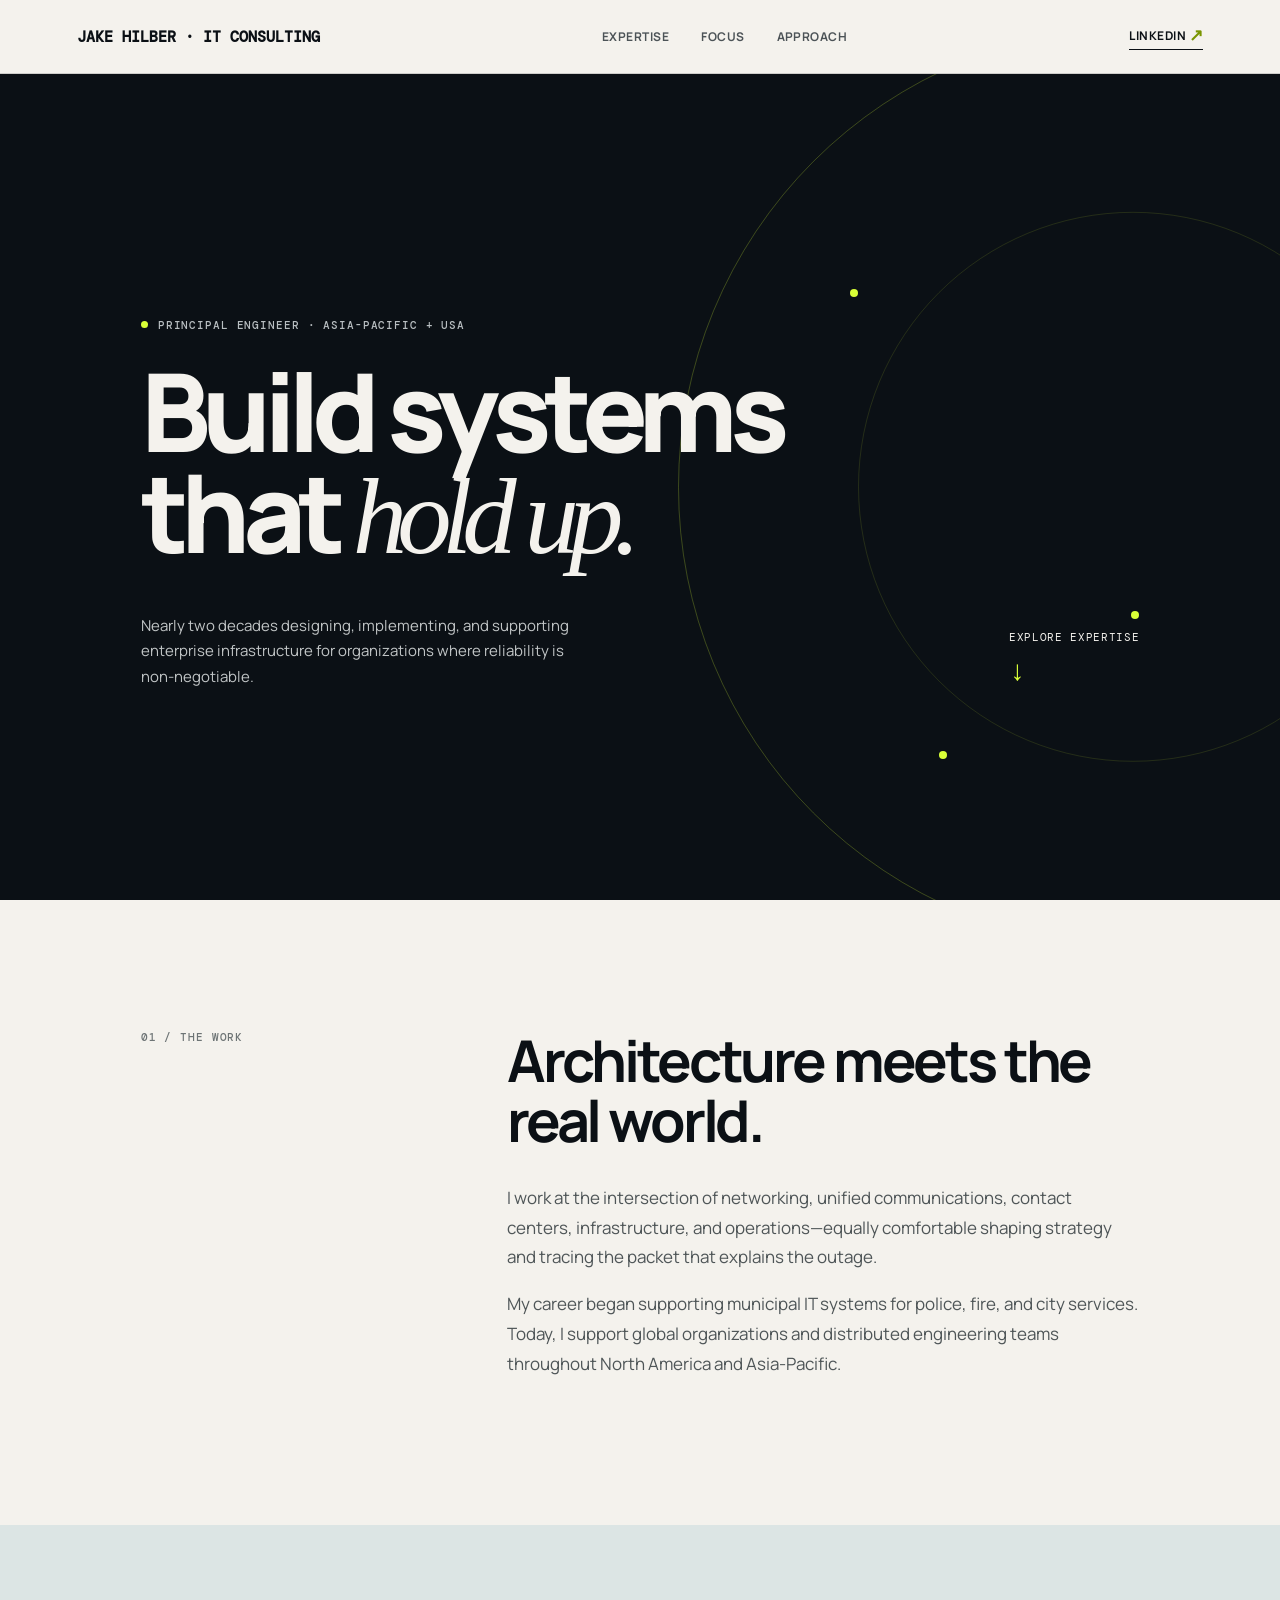
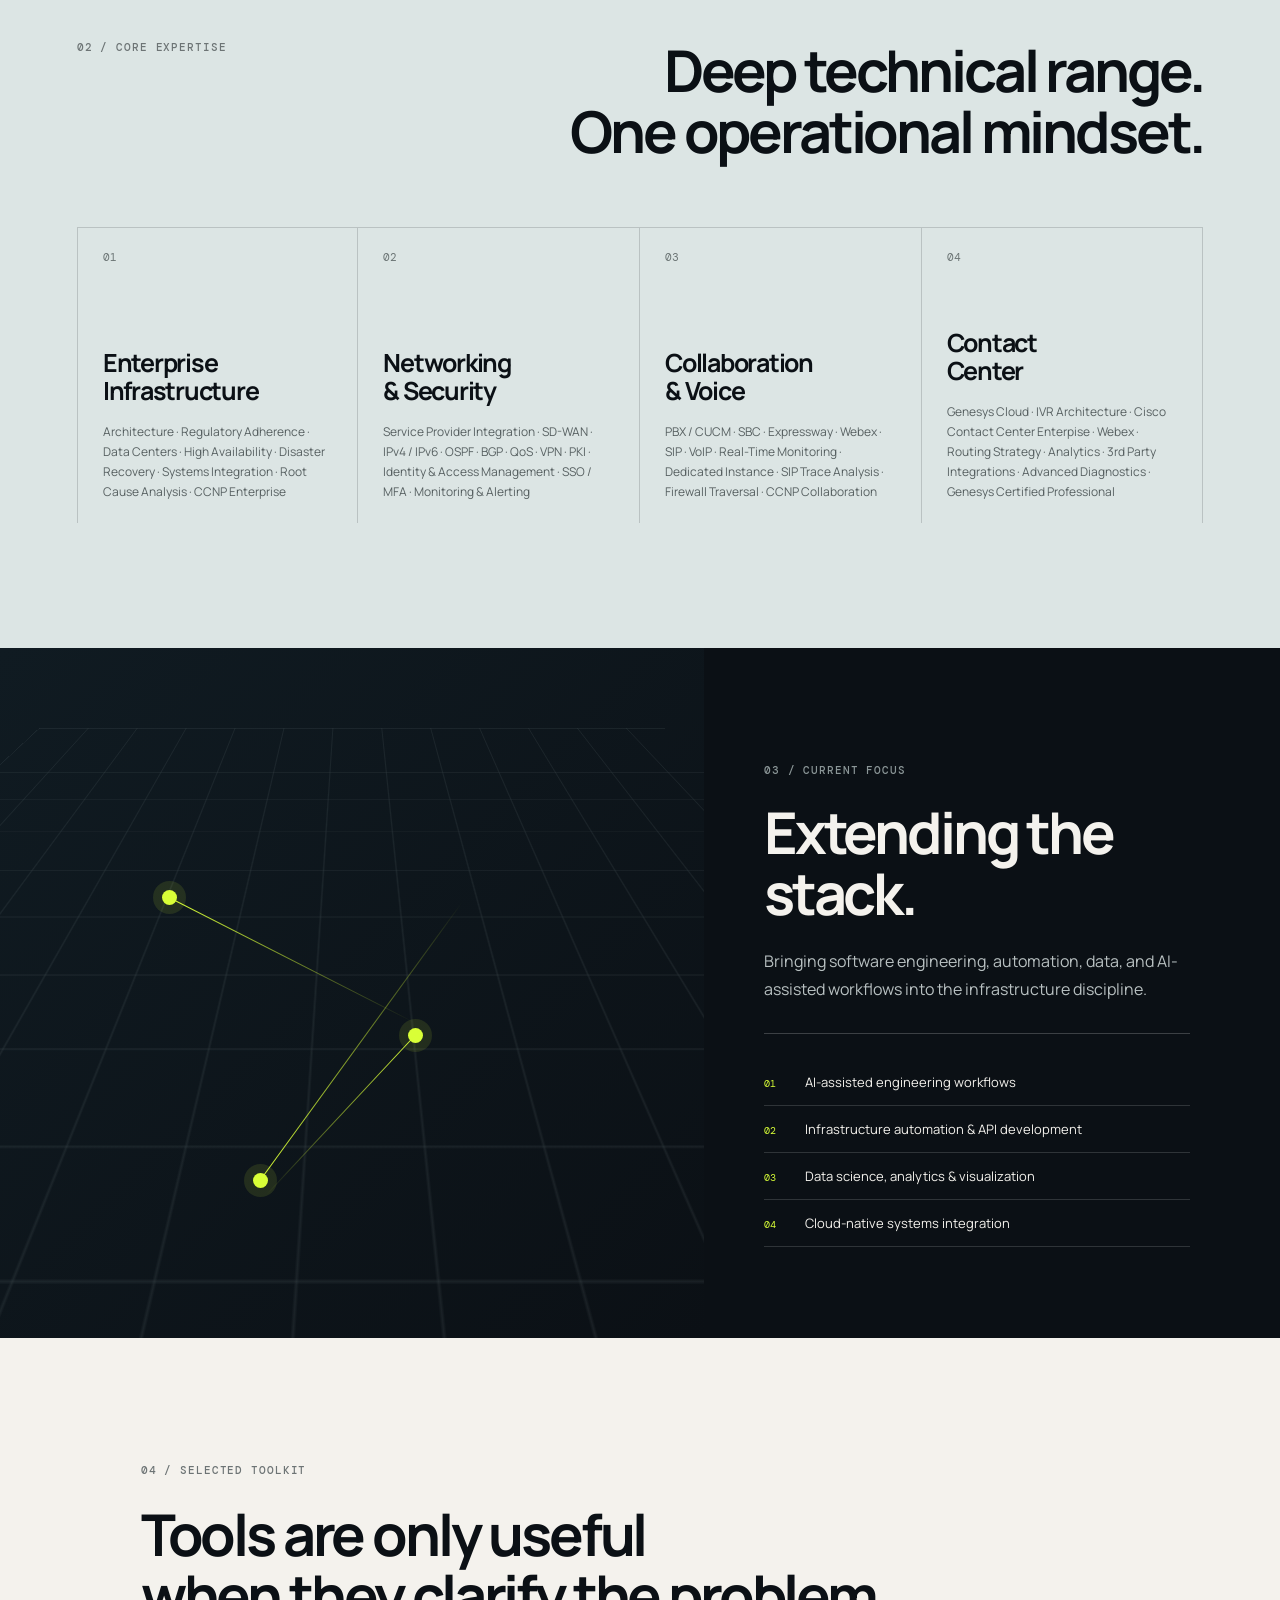
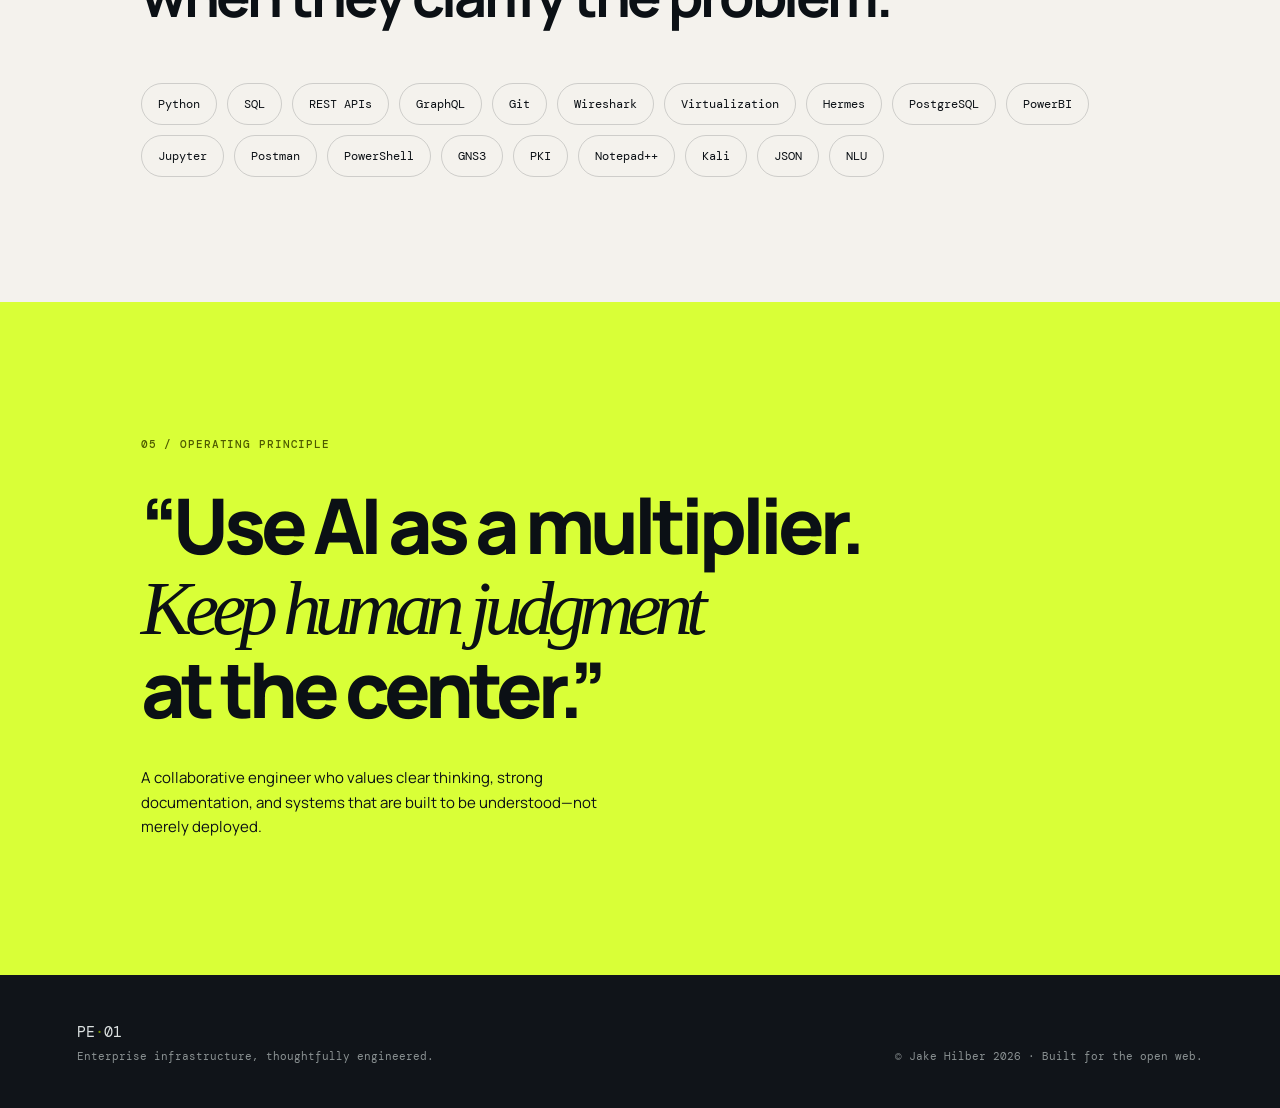
==== commit 22aab7b6: "Update index.html" ====
--- a/index.html
+++ b/index.html
@@ -80,7 +80,7 @@
         <p class="section-label">04 / Selected toolkit</p>
         <h2 id="toolkit-title">Tools are only useful<br />when they clarify the problem.</h2>
         <div class="tags" aria-label="Technical skills">
-          <span>Python</span><span>SQL</span><span>REST APIs</span><span>GraphQL</span><span>Git</span><span>Wireshark</span><span>Virtualization</span><span>Linux</span><span>PostgreSQL</span><span>PowerBI</span><span>Jupyter</span><span>Postman</span><span>PowerShell</span><span>GNS3</span><span>PKI</span><span>Notepad++</span><span>Kali</span><span>JSON</span><span>NLU</span>
+          <span>Python</span><span>SQL</span><span>REST APIs</span><span>GraphQL</span><span>Git</span><span>Wireshark</span><span>Virtualization</span><span>Hermes</span><span>PostgreSQL</span><span>PowerBI</span><span>Jupyter</span><span>Postman</span><span>PowerShell</span><span>GNS3</span><span>PKI</span><span>Notepad++</span><span>Kali</span><span>JSON</span><span>NLU</span>
         </div>
       </section>
 
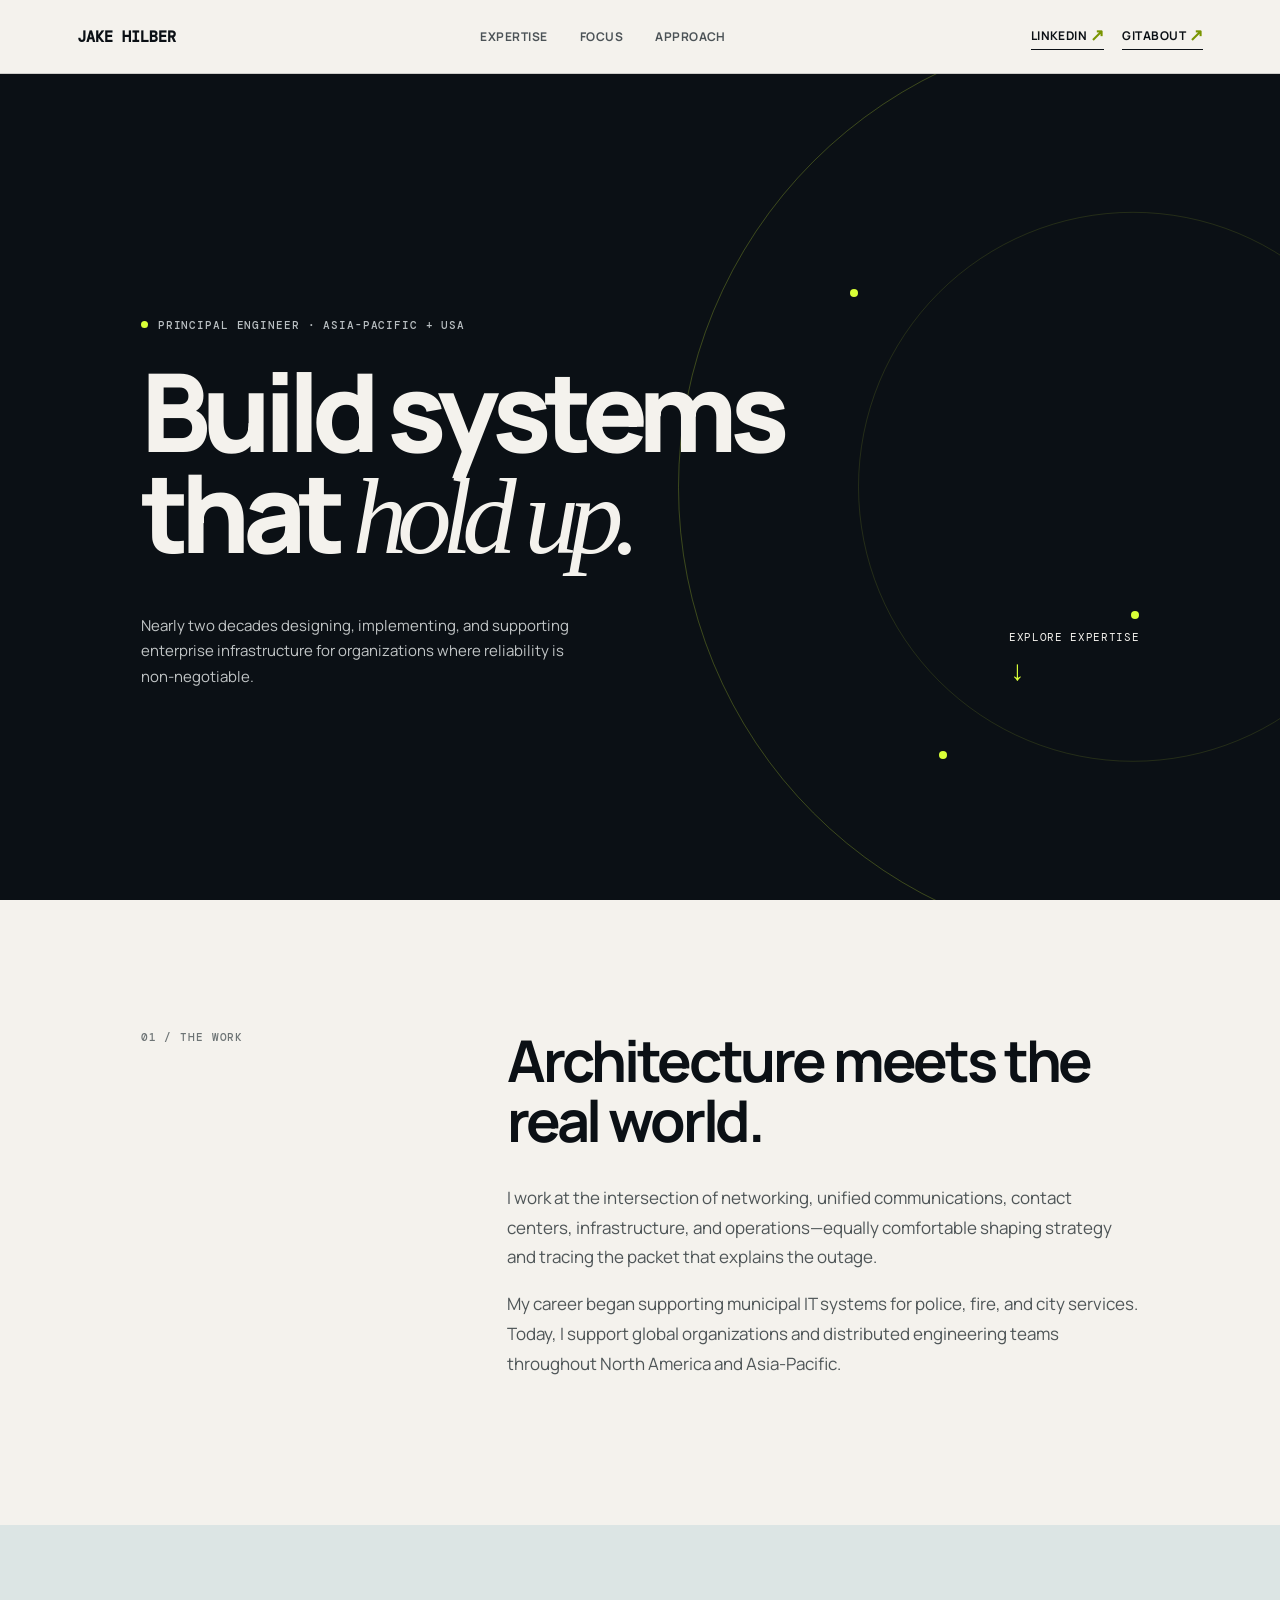
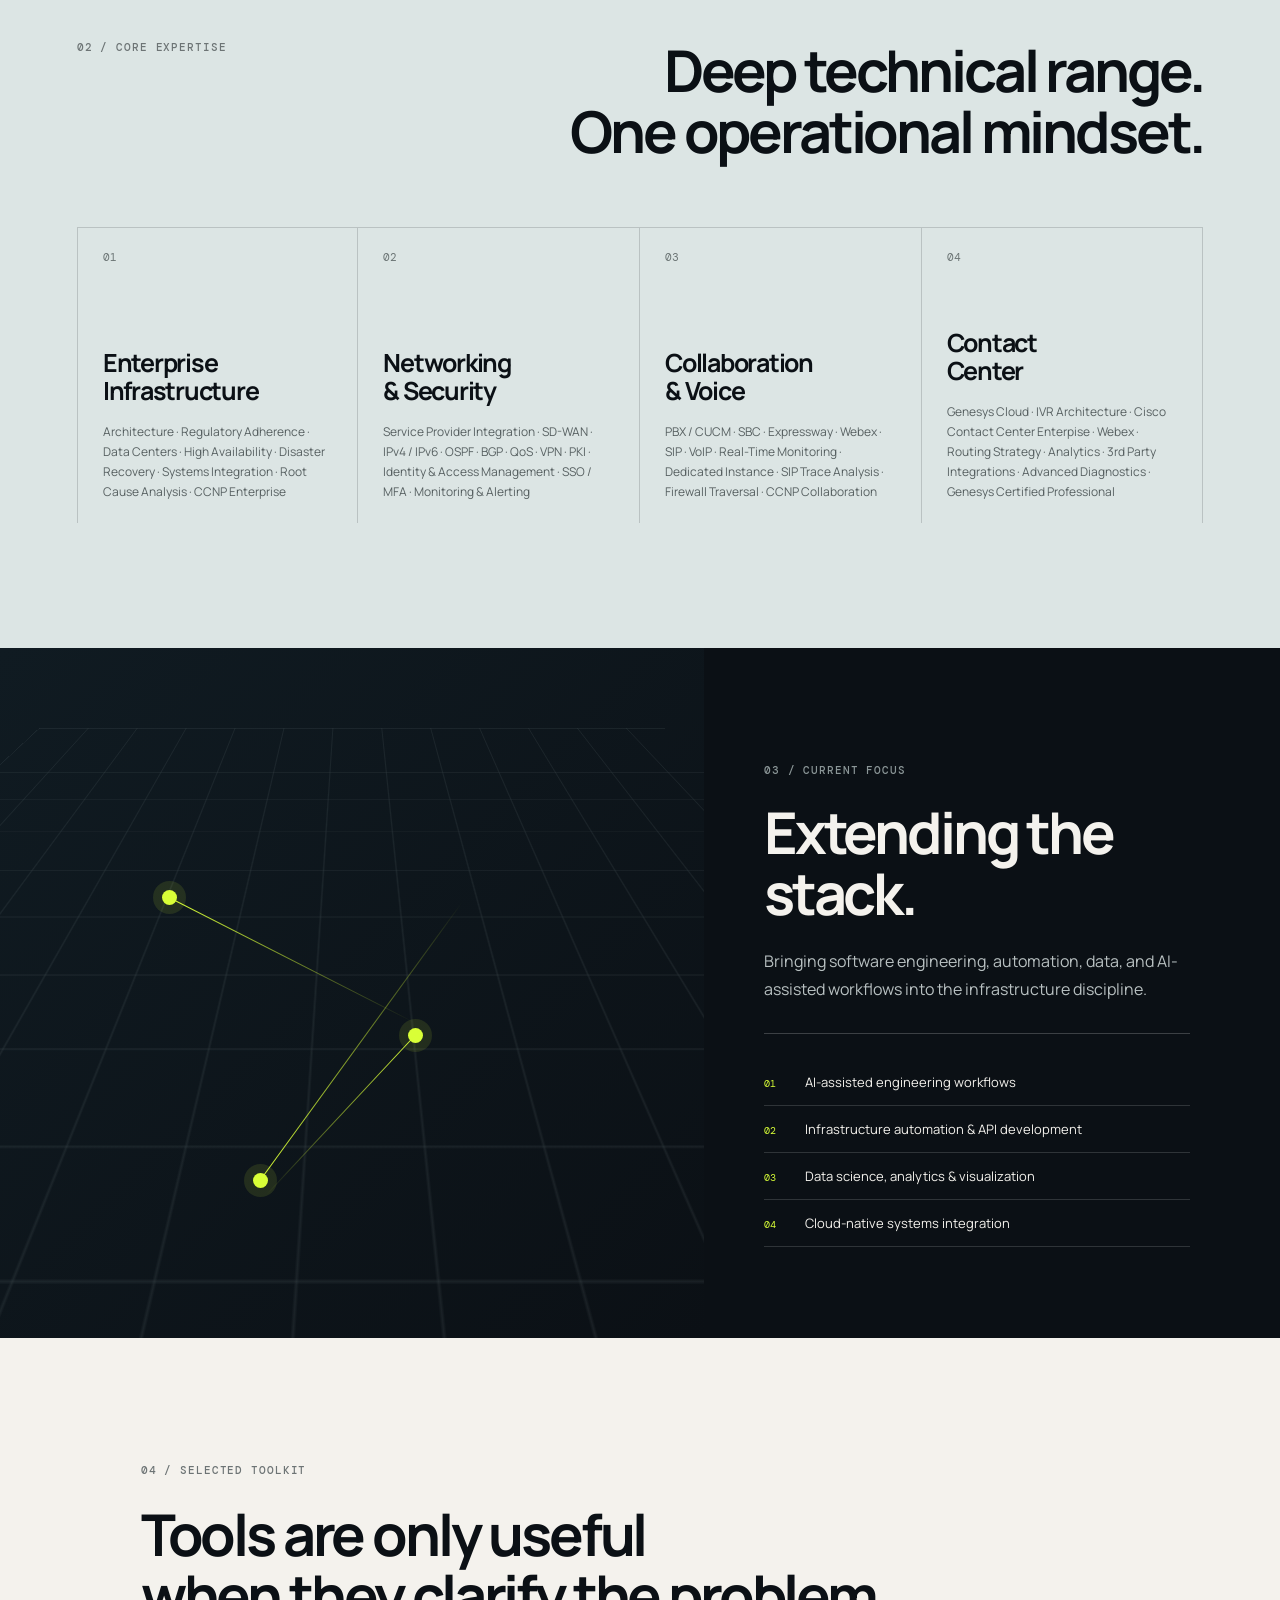
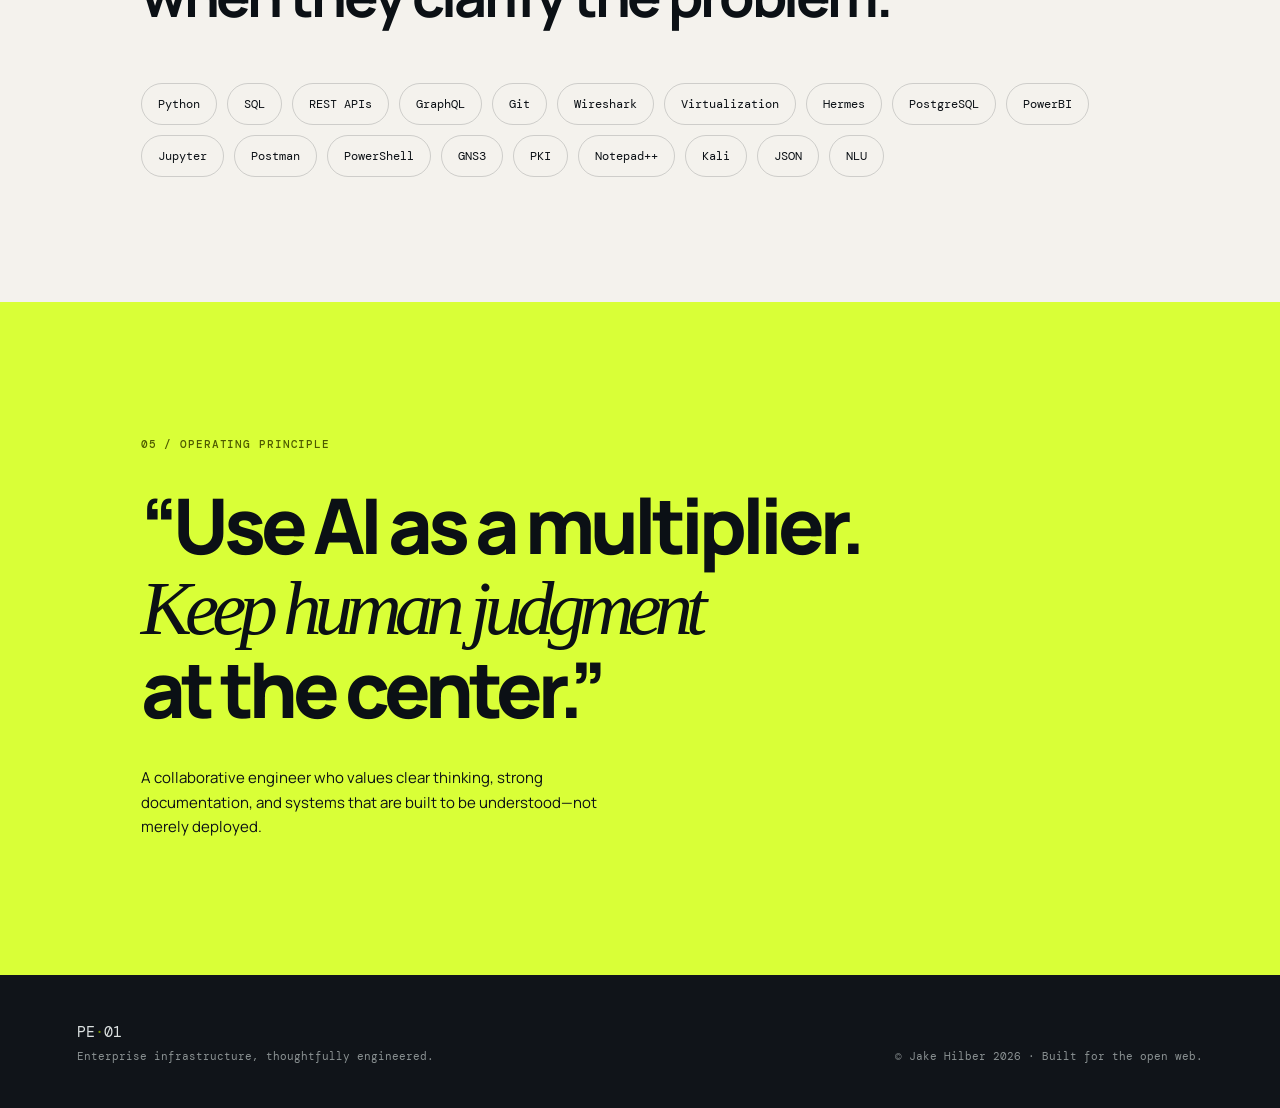
==== commit 3c96d222: "Modify brand link and add GitAbout link Updated brand link text and added GitAbout link." ====
--- a/index.html
+++ b/index.html
@@ -12,7 +12,7 @@
   </head>
   <body>
     <header class="site-header">
-      <a class="brand" href="#top" aria-label="Home">Jake Hilber · IT Consulting<span></span></a>
+      <a class="brand" href="#top" aria-label="Home">Jake Hilber<span></span></a>
       <nav aria-label="Main navigation">
         <a href="#expertise">Expertise</a>
         <a href="#focus">Focus</a>
@@ -22,6 +22,9 @@
       <div class="social-links">
         <!-- Replace the # link below with your public GitHub profile URL. -->
         <a href="https://www.linkedin.com/in/jakehilber/" target="_blank" rel="noopener noreferrer" aria-label="Jake Hilber on LinkedIn">LinkedIn <span aria-hidden="true">↗</span></a>
+
+       <a href="https://github.com/jakehilber/about/blob/main/README.md" target="_blank" rel="noopener noreferrer" aria-label="Jake Hilber Git About">GitAbout <span aria-hidden="true">↗</span></a>
+        
         
       </div>
     </header>
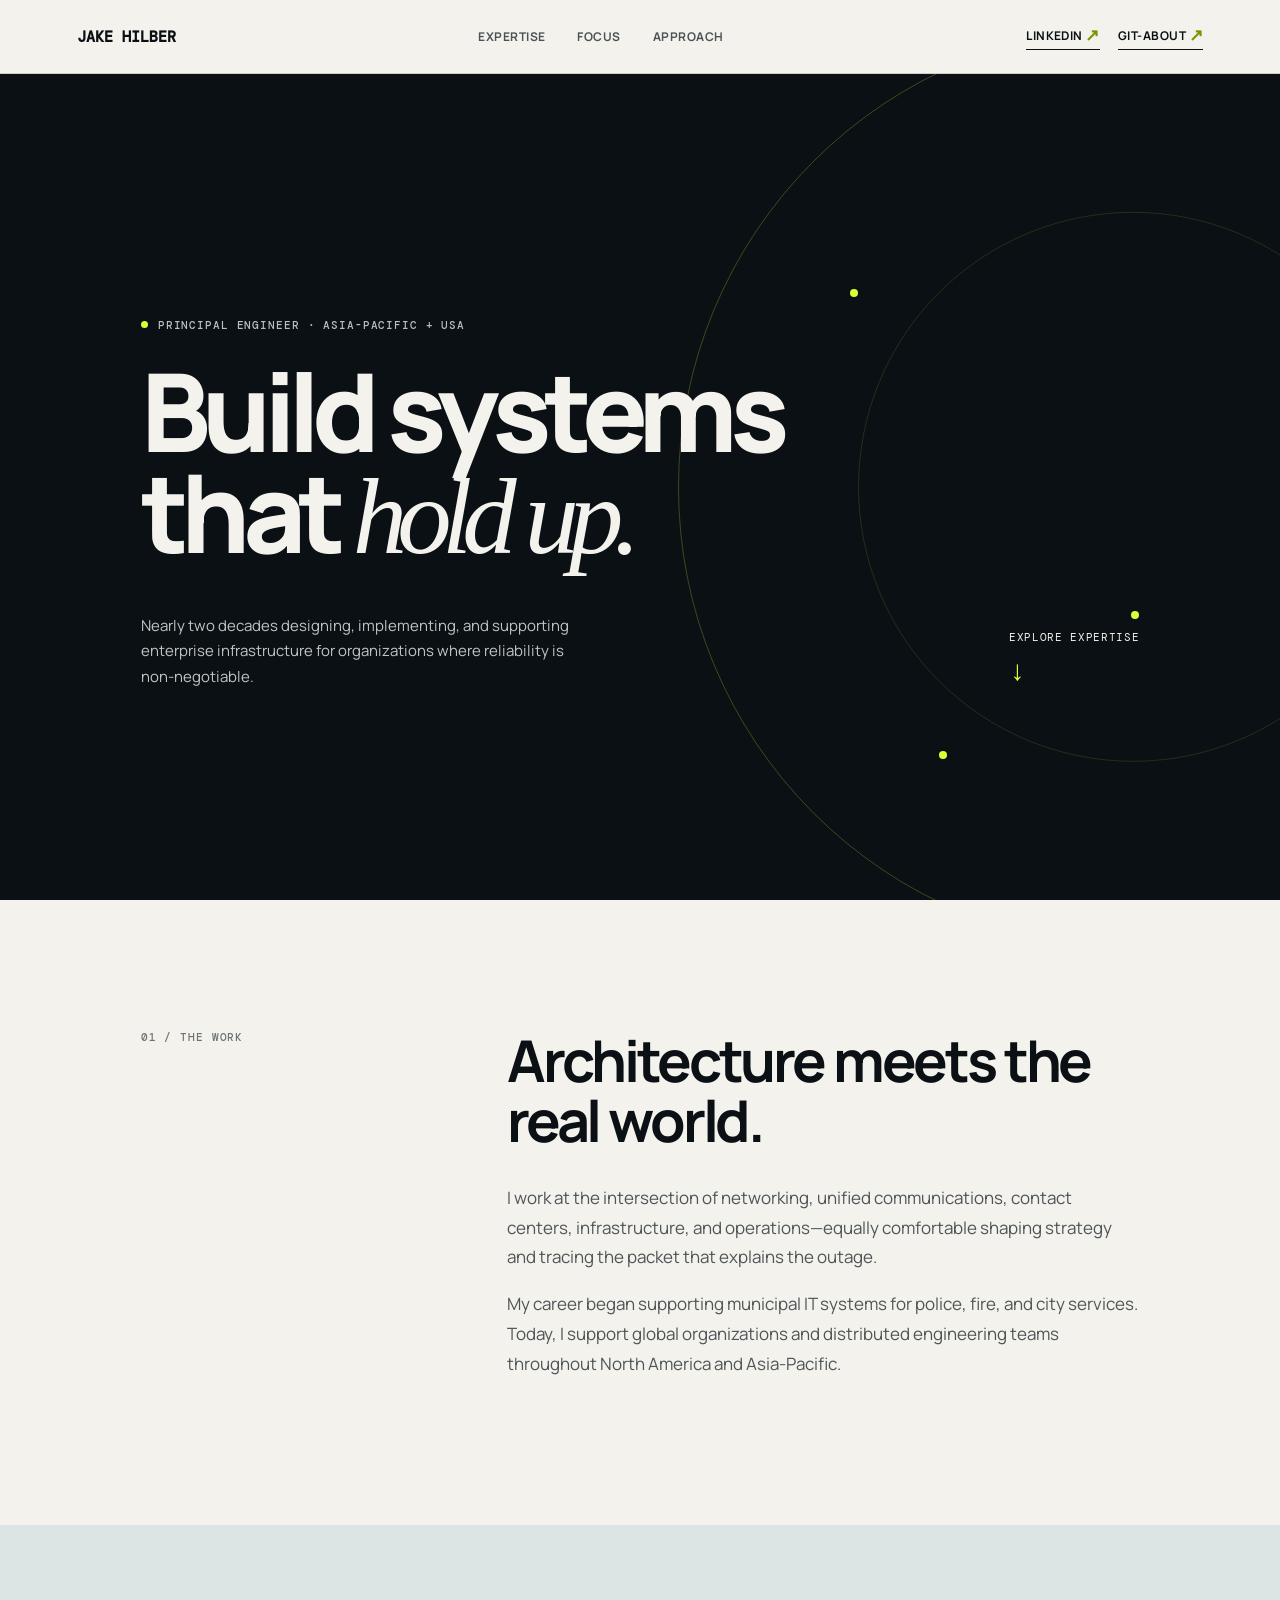
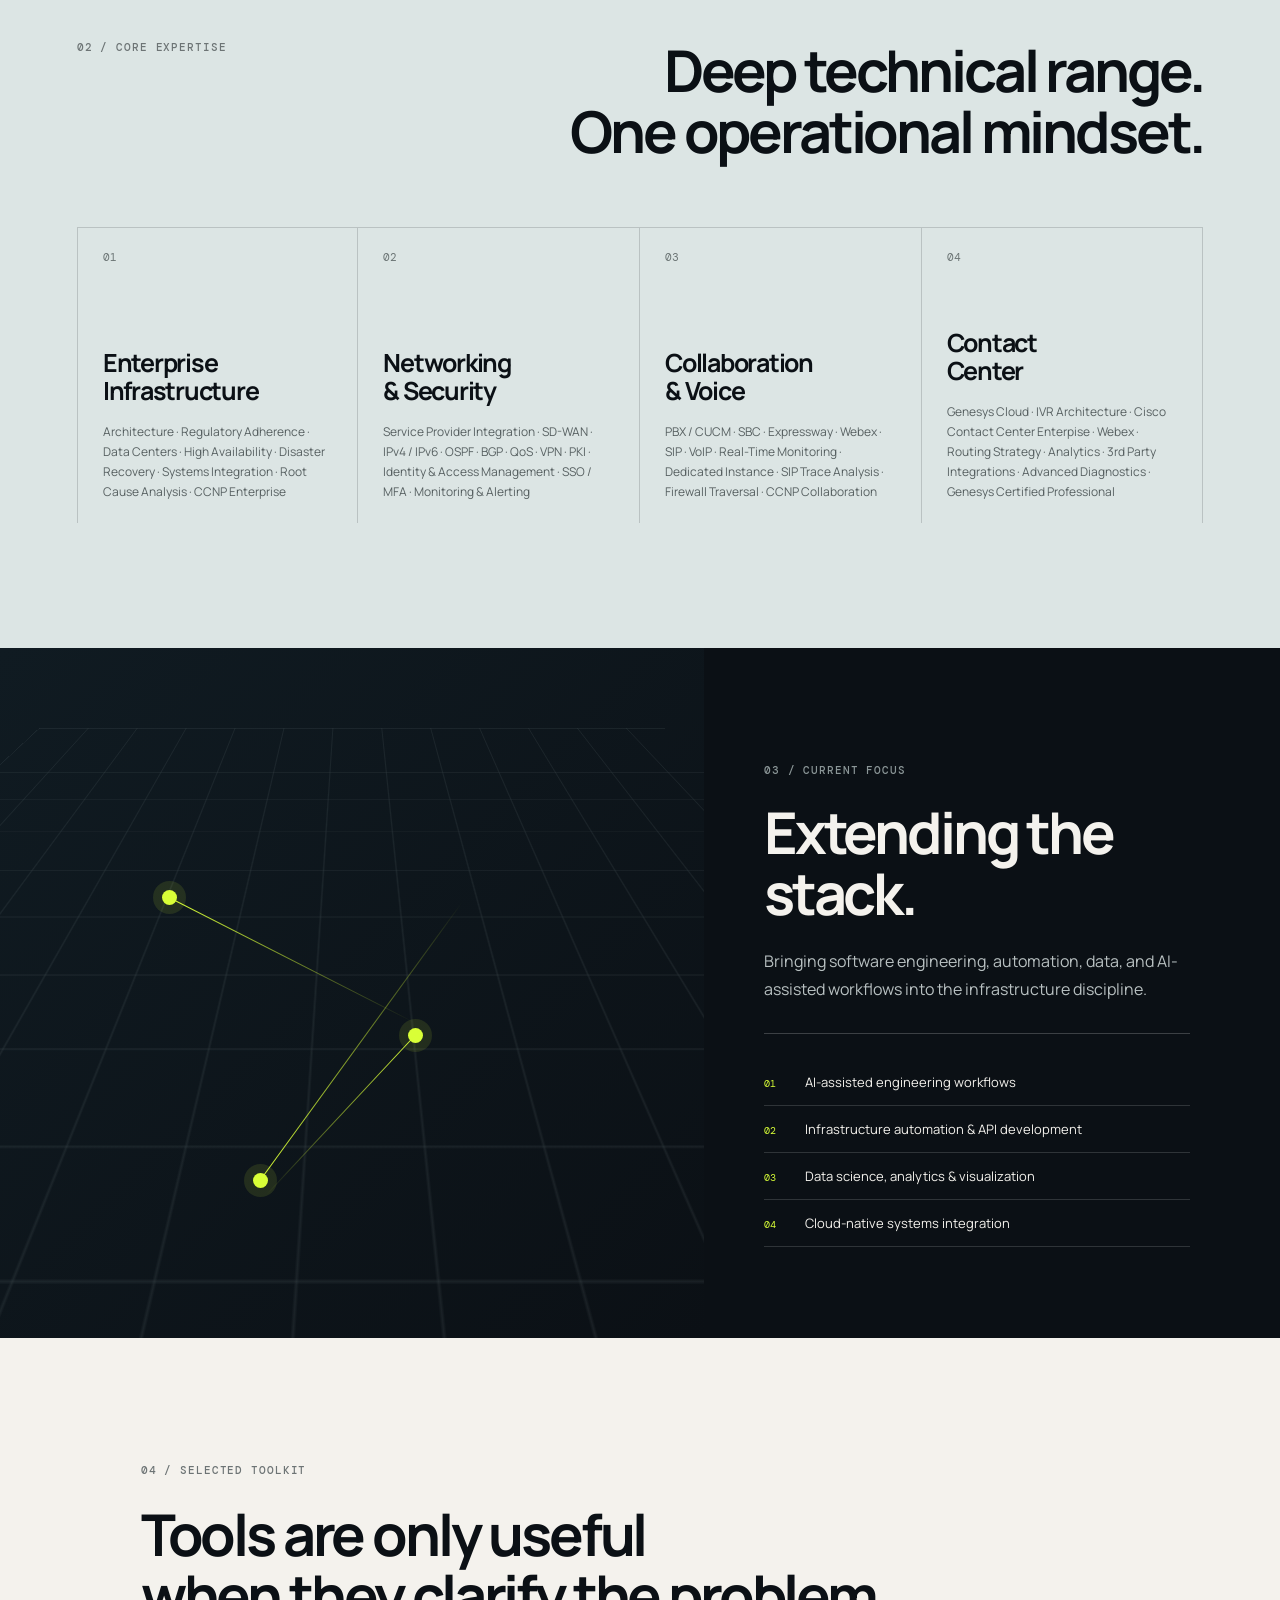
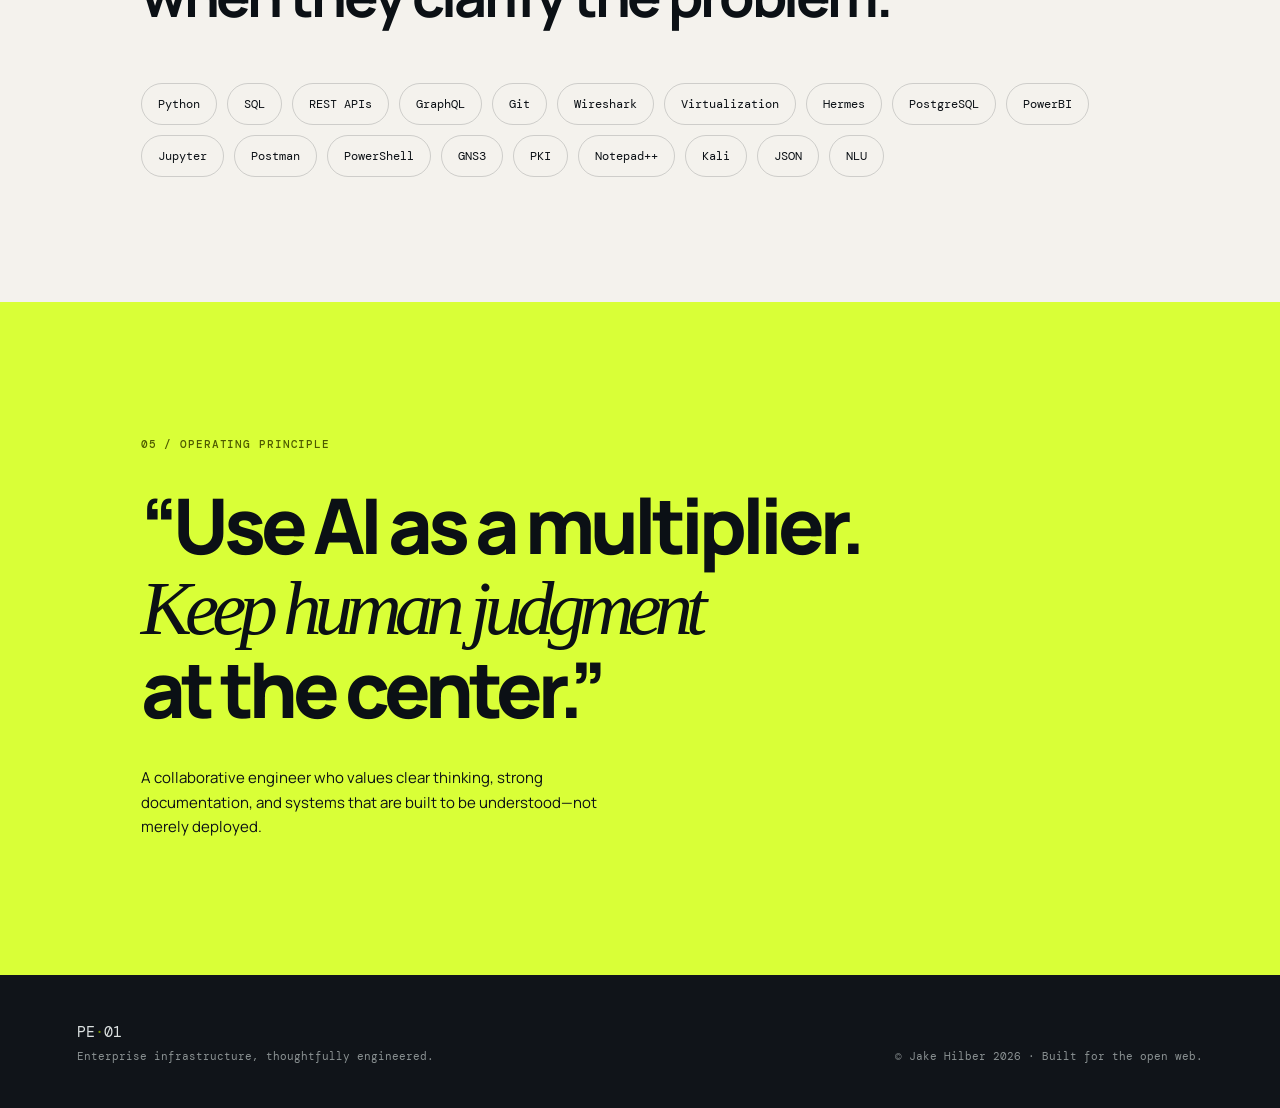
==== commit 247f67fb: "Update index.html" ====
--- a/index.html
+++ b/index.html
@@ -23,7 +23,7 @@
         <!-- Replace the # link below with your public GitHub profile URL. -->
         <a href="https://www.linkedin.com/in/jakehilber/" target="_blank" rel="noopener noreferrer" aria-label="Jake Hilber on LinkedIn">LinkedIn <span aria-hidden="true">↗</span></a>
 
-       <a href="https://github.com/jakehilber/about/blob/main/README.md" target="_blank" rel="noopener noreferrer" aria-label="Jake Hilber Git About">GitAbout <span aria-hidden="true">↗</span></a>
+       <a href="https://github.com/jakehilber/about/blob/main/README.md" target="_blank" rel="noopener noreferrer" aria-label="Jake Hilber Git About">Git-About <span aria-hidden="true">↗</span></a>
         
         
       </div>
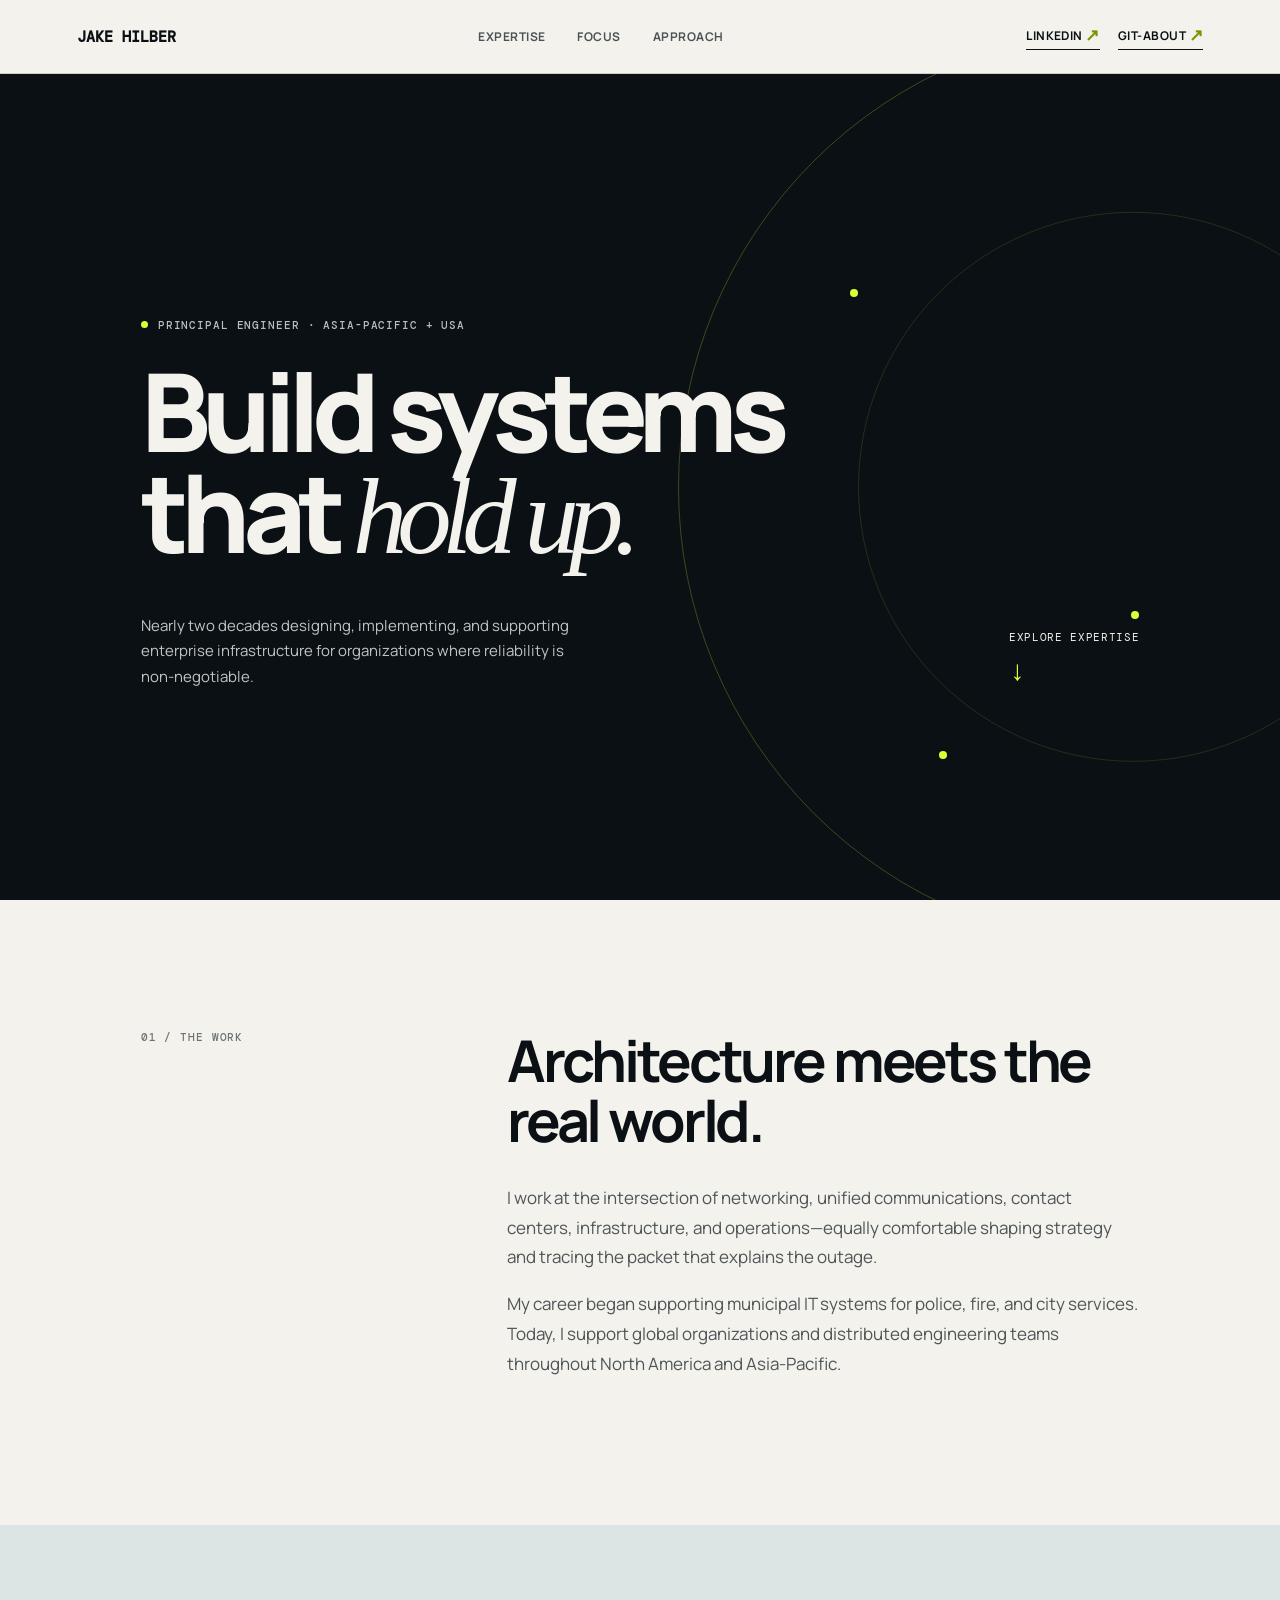
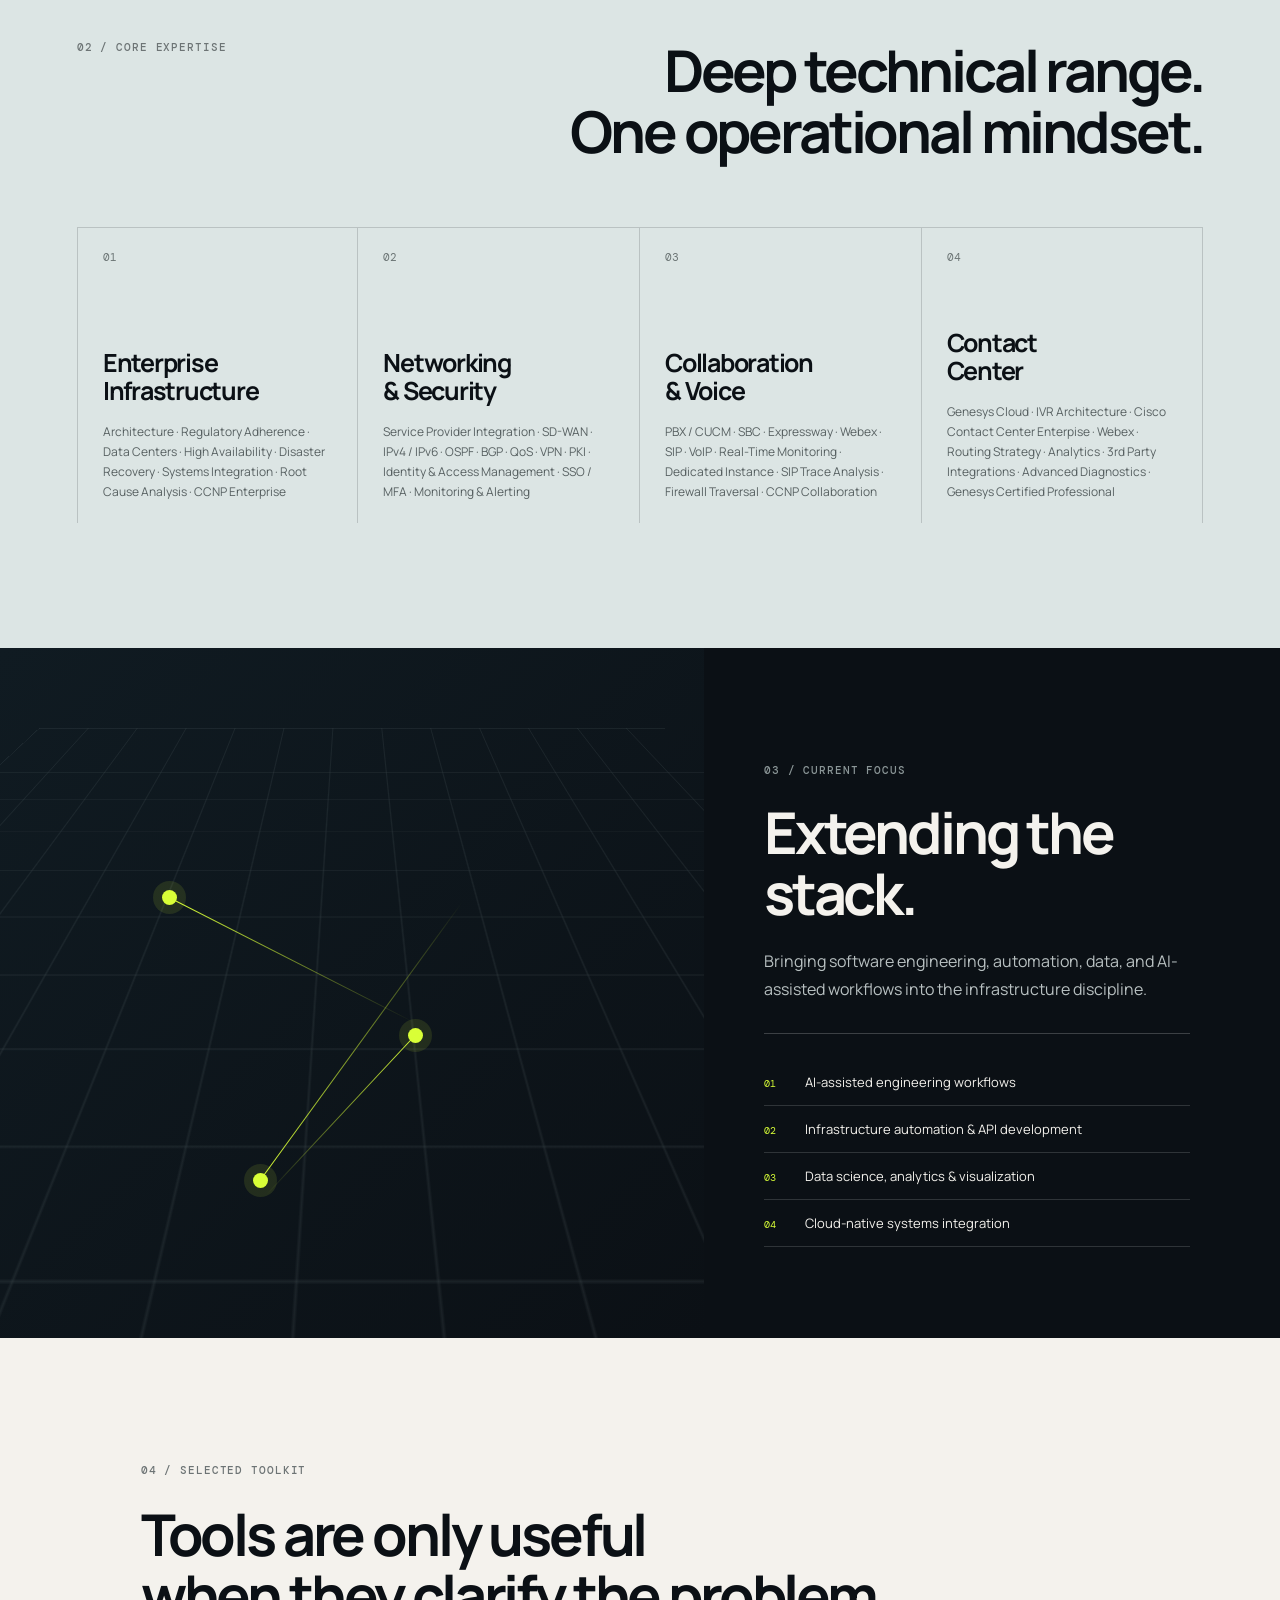
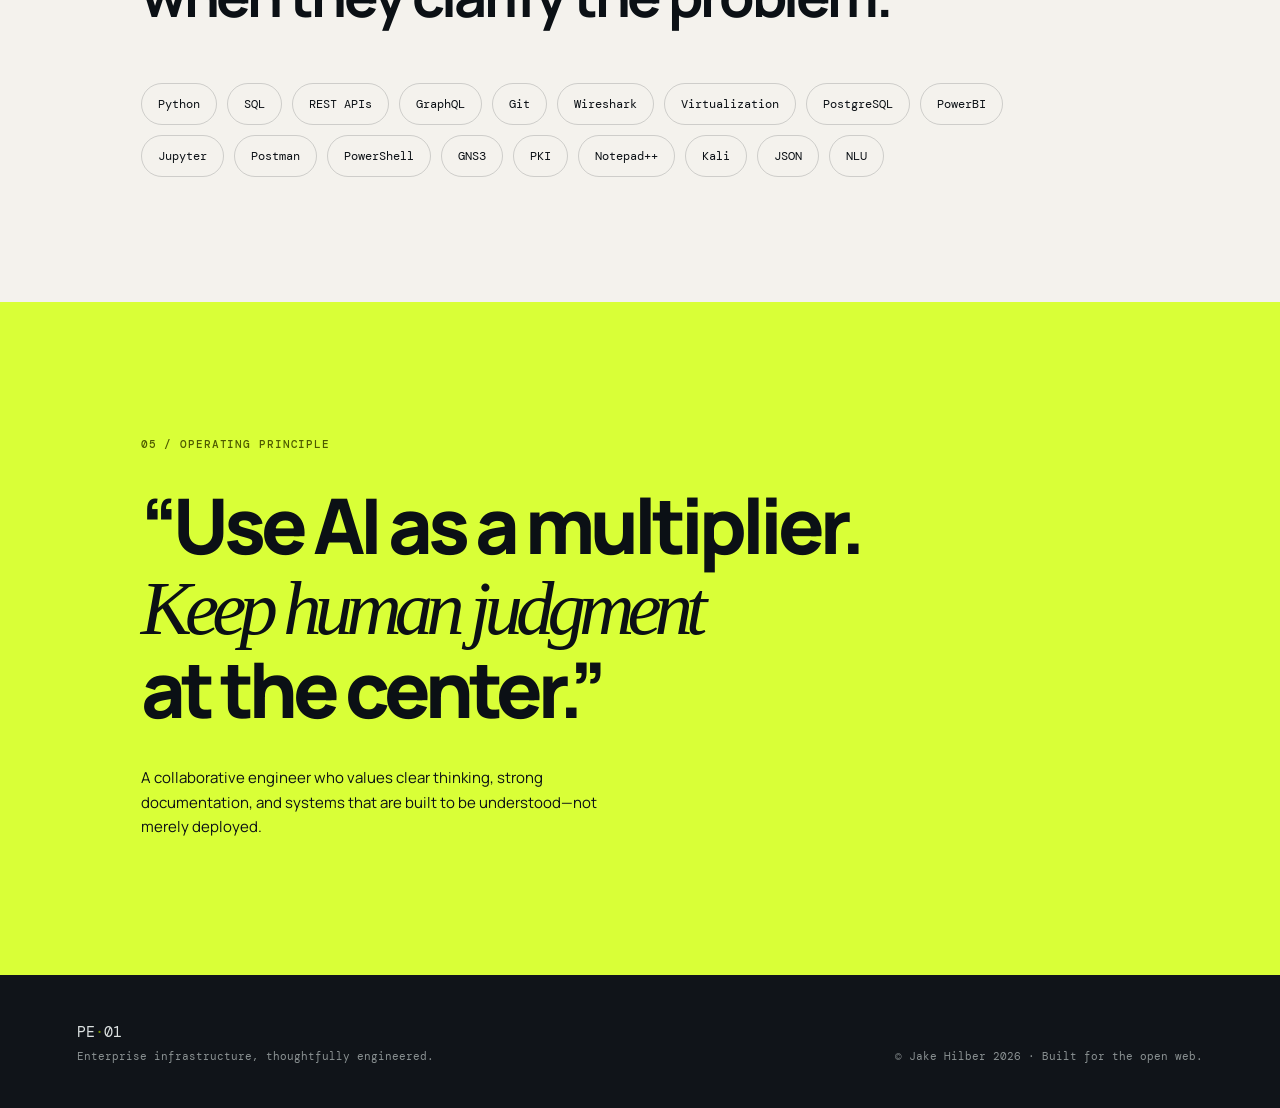
==== commit f5201f33: "Update index.html" ====
--- a/index.html
+++ b/index.html
@@ -83,7 +83,7 @@
         <p class="section-label">04 / Selected toolkit</p>
         <h2 id="toolkit-title">Tools are only useful<br />when they clarify the problem.</h2>
         <div class="tags" aria-label="Technical skills">
-          <span>Python</span><span>SQL</span><span>REST APIs</span><span>GraphQL</span><span>Git</span><span>Wireshark</span><span>Virtualization</span><span>Hermes</span><span>PostgreSQL</span><span>PowerBI</span><span>Jupyter</span><span>Postman</span><span>PowerShell</span><span>GNS3</span><span>PKI</span><span>Notepad++</span><span>Kali</span><span>JSON</span><span>NLU</span>
+          <span>Python</span><span>SQL</span><span>REST APIs</span><span>GraphQL</span><span>Git</span><span>Wireshark</span><span>Virtualization</span><span>PostgreSQL</span><span>PowerBI</span><span>Jupyter</span><span>Postman</span><span>PowerShell</span><span>GNS3</span><span>PKI</span><span>Notepad++</span><span>Kali</span><span>JSON</span><span>NLU</span>
         </div>
       </section>
 
